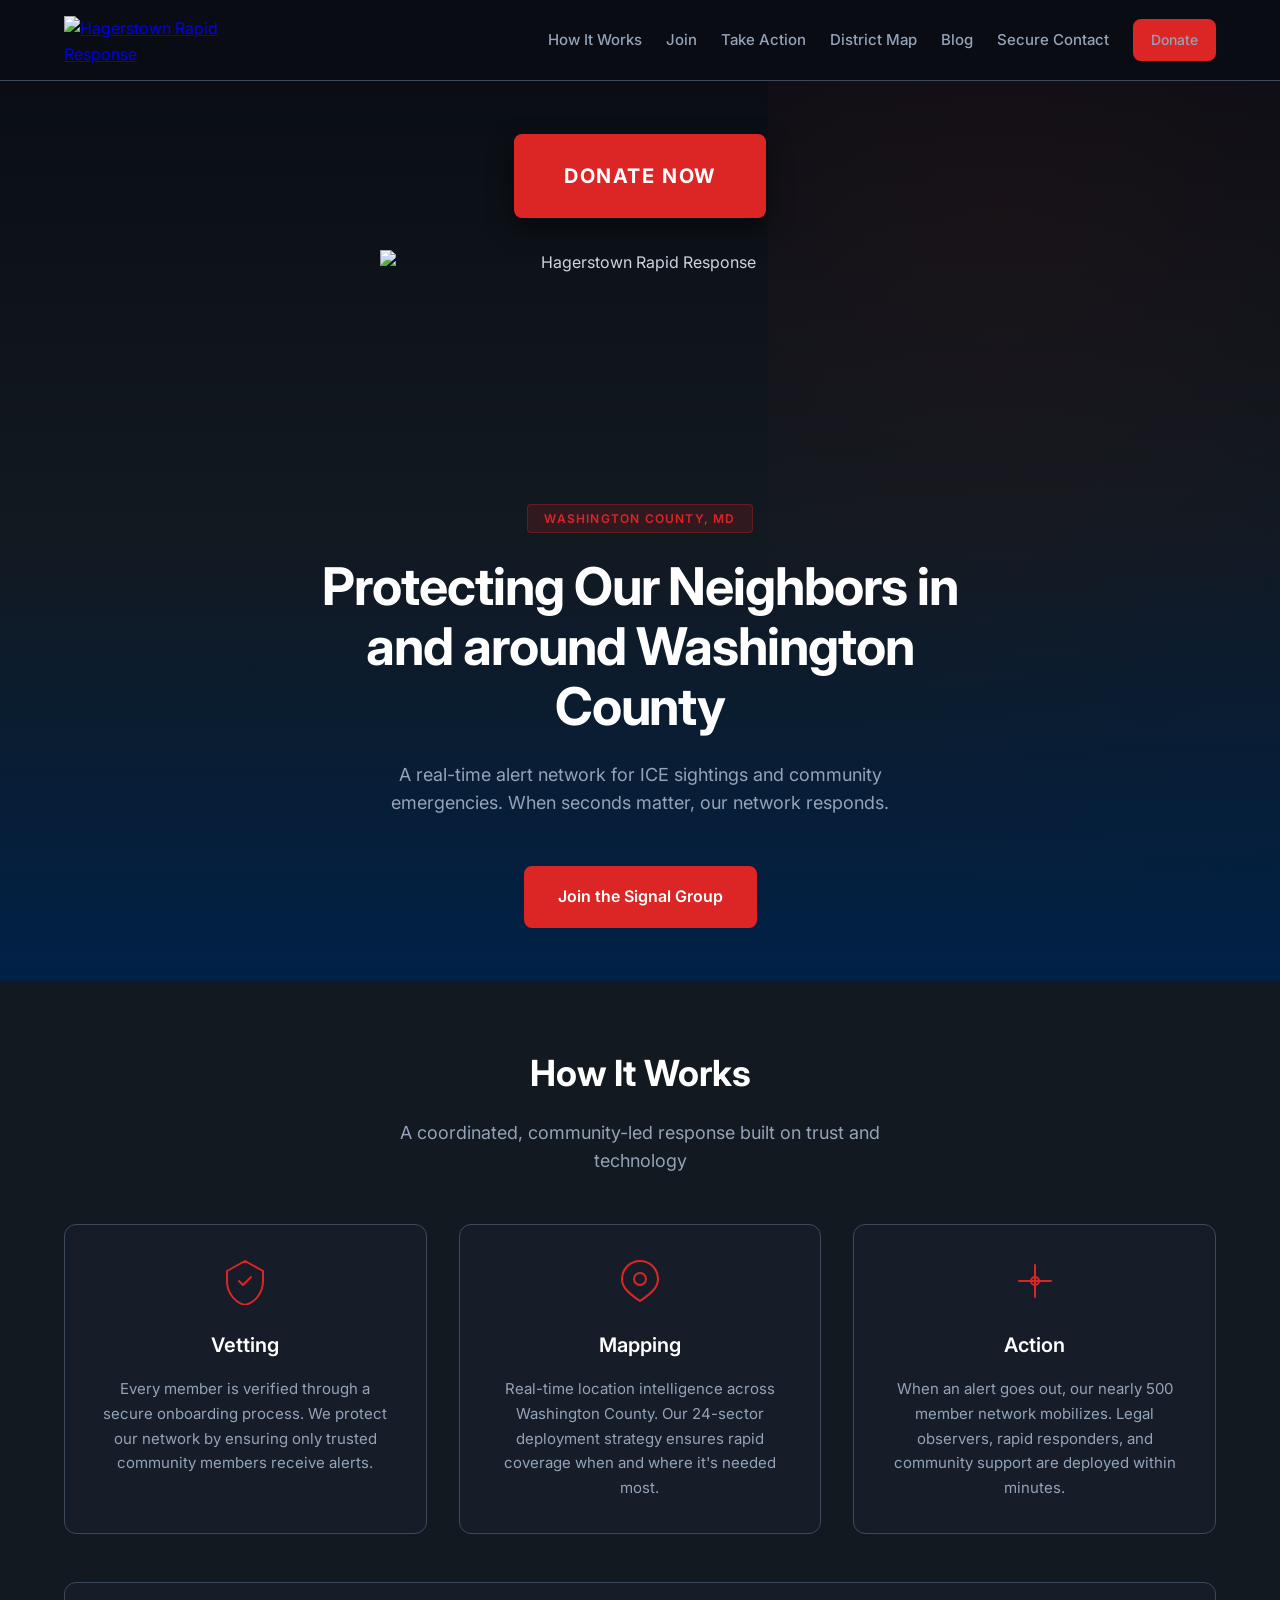
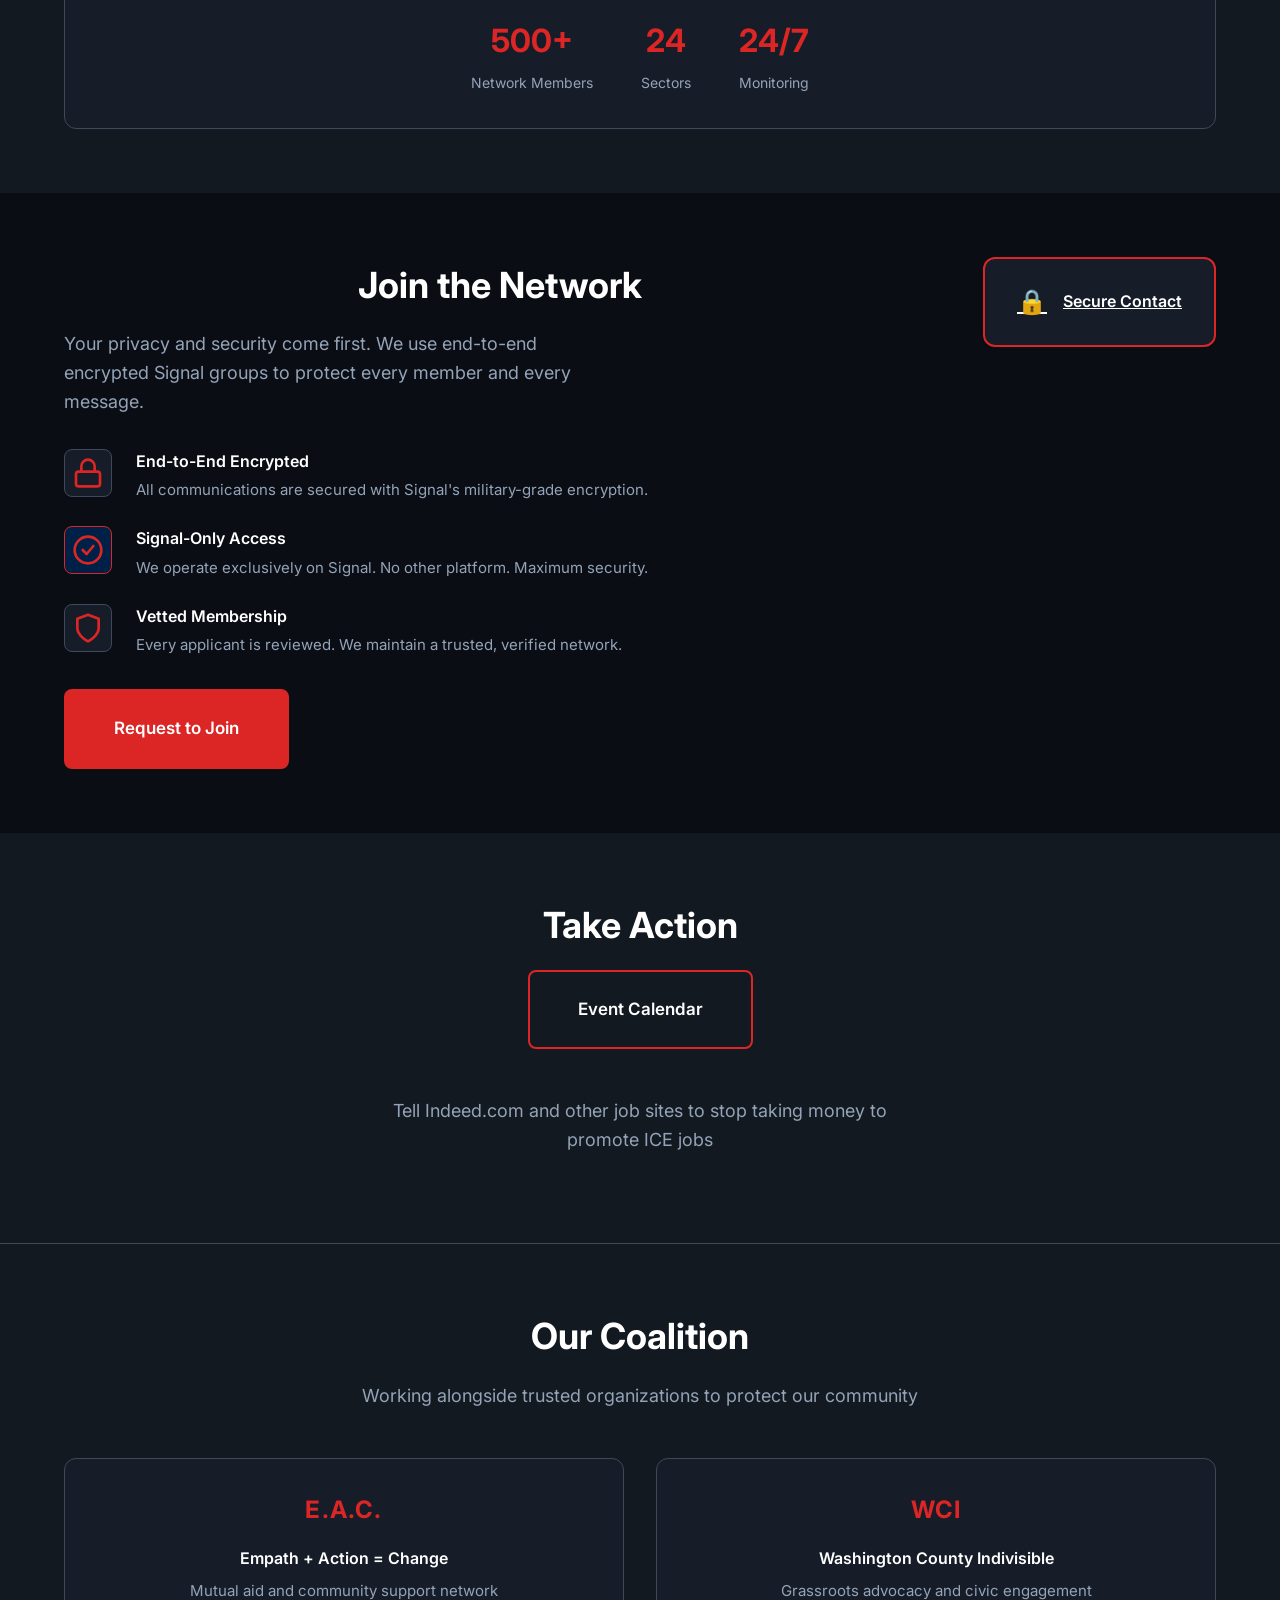
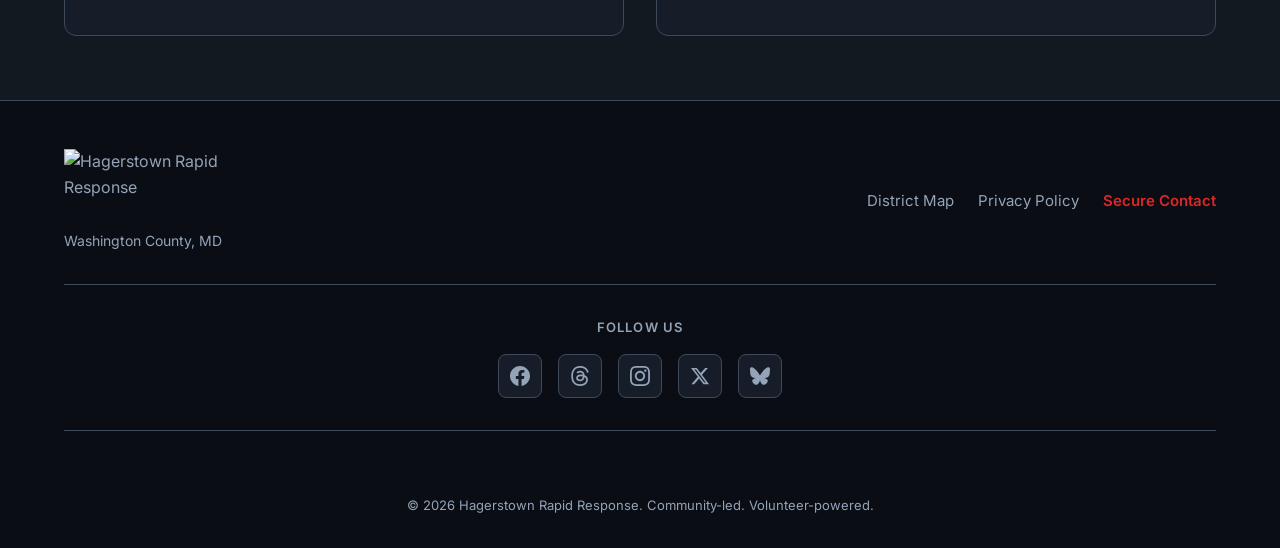
==== index.html @ cf3ef7f1 "socials" ====
<!DOCTYPE html>
<html lang="en">
<head>
  <script async src="https://www.googletagmanager.com/gtag/js?id=G-XMQ1NXX341"></script>
  <script>
    window.dataLayer = window.dataLayer || [];
    function gtag(){dataLayer.push(arguments);}
    gtag('js', new Date());
  
    gtag('config', 'G-XMQ1NXX341');
  </script>
  <meta charset="UTF-8">
  <meta name="viewport" content="width=device-width, initial-scale=1.0">
  <title>Hagerstown Rapid Response | Protecting Our Neighbors in Washington County</title>
  <link rel="preconnect" href="https://fonts.googleapis.com">
  <link rel="preconnect" href="https://fonts.gstatic.com" crossorigin>
  <link href="https://fonts.googleapis.com/css2?family=Inter:wght@400;500;600;700&display=swap" rel="stylesheet">
  <link rel="stylesheet" href="styles.css">
  <link href='https://actionnetwork.org/css/style-embed-v3.css' rel='stylesheet' type='text/css' />
</head>
<body>
  <!-- Header Nav -->
  <header class="header">
    <div class="header__inner container">
      <a href="#" class="header__logo">
        <img src="assets/logo-horizontal.png" alt="Hagerstown Rapid Response" width="200" height="48">
      </a>
      <nav class="header__nav">
        <a href="#mission">How It Works</a>
        <a href="#join">Join</a>
        <a href="#petition">Take Action</a>
        <a href="district-map.html">District Map</a>
        <a href="https://blog.hagerstownrapidresponse.com" target="_blank" rel="noopener noreferrer">Blog</a>
        <a href="#contact">Secure Contact</a>
        <a href="https://venmo.com/u/Patrick-Dattilio" target="_blank" rel="noopener noreferrer" class="btn btn--primary btn--sm">Donate</a>
      </nav>
    </div>
  </header>

  <!-- Hero Section -->
  <section class="hero">
    <div class="hero__content">
      <a href="https://venmo.com/u/Patrick-Dattilio" target="_blank" rel="noopener noreferrer" class="btn btn--primary btn--donate">Donate Now</a>
      <img src="assets/logo.png" alt="Hagerstown Rapid Response" class="hero__logo" width="520" height="222">
      <div class="hero__badge">Washington County, MD</div>
      <h1 class="hero__title">Protecting Our Neighbors in and around Washington County</h1>
      <p class="hero__subtitle">
        A real-time alert network for ICE sightings and community emergencies. 
        When seconds matter, our network responds.
      </p>
      <div class="hero__cta">
        <a href="https://signal.group/#CjQKIM281krHadlC7--aDT7RCi9Pqb0RgjFMxr1K44rxSJ5GEhDlZROuRST8oj2Vanfnftui" target="_blank" rel="noopener noreferrer" class="btn btn--primary">Join the Signal Group</a>
      </div>
    </div>
    <div class="hero__visual">
      <div class="hero__map-pattern" aria-hidden="true"></div>
    </div>
  </section>

  <!-- Mission / How It Works -->
  <section class="mission" id="mission">
    <div class="container">
      <h2 class="section-title">How It Works</h2>
      <p class="section-subtitle">A coordinated, community-led response built on trust and technology</p>
      <div class="mission__grid">
        <article class="mission-card">
          <div class="mission-card__icon">
            <svg width="48" height="48" viewBox="0 0 48 48" fill="none" xmlns="http://www.w3.org/2000/svg" aria-hidden="true">
              <path d="M24 4L6 14v10c0 11.18 7.34 21.56 18 24 10.66-2.44 18-12.82 18-24V14L24 4z" stroke="currentColor" stroke-width="2" stroke-linecap="round" stroke-linejoin="round"/>
              <path d="M18 24l4 4 8-8" stroke="currentColor" stroke-width="2" stroke-linecap="round" stroke-linejoin="round"/>
            </svg>
          </div>
          <h3 class="mission-card__title">Vetting</h3>
          <p class="mission-card__text">Every member is verified through a secure onboarding process. We protect our network by ensuring only trusted community members receive alerts.</p>
        </article>
        <article class="mission-card">
          <div class="mission-card__icon">
            <svg width="48" height="48" viewBox="0 0 48 48" fill="none" xmlns="http://www.w3.org/2000/svg" aria-hidden="true">
              <path d="M24 4C14 4 6 12 6 22c0 8 6 14 18 22 12-8 18-14 18-22 0-10-8-18-18-18z" stroke="currentColor" stroke-width="2" stroke-linecap="round" stroke-linejoin="round"/>
              <circle cx="24" cy="22" r="6" stroke="currentColor" stroke-width="2"/>
            </svg>
          </div>
          <h3 class="mission-card__title">Mapping</h3>
          <p class="mission-card__text">Real-time location intelligence across Washington County. Our 24-sector deployment strategy ensures rapid coverage when and where it's needed most.</p>
        </article>
        <article class="mission-card">
          <div class="mission-card__icon">
            <svg width="48" height="48" viewBox="0 0 48 48" fill="none" xmlns="http://www.w3.org/2000/svg" aria-hidden="true">
              <path d="M8 24h32M24 8v32" stroke="currentColor" stroke-width="2" stroke-linecap="round"/>
              <circle cx="24" cy="24" r="4" stroke="currentColor" stroke-width="2"/>
              <path d="M24 12v6M24 30v6M12 24h6M30 24h6" stroke="currentColor" stroke-width="2" stroke-linecap="round"/>
            </svg>
          </div>
          <h3 class="mission-card__title">Action</h3>
          <p class="mission-card__text">When an alert goes out, our nearly 500 member network mobilizes. Legal observers, rapid responders, and community support are deployed within minutes.</p>
        </article>
      </div>
      <div class="mission__stats">
        <div class="stat">
          <span class="stat__value">500+</span>
          <span class="stat__label">Network Members</span>
        </div>
        <div class="stat">
          <span class="stat__value">24</span>
          <span class="stat__label">Sectors</span>
        </div>
        <div class="stat">
          <span class="stat__value">24/7</span>
          <span class="stat__label">Monitoring</span>
        </div>
      </div>
    </div>
  </section>

  <!-- Join the Network -->
  <section class="join" id="join">
    <div class="container">
      <div class="join__content">
        <h2 class="section-title">Join the Network</h2>
        <p class="join__lead">Your privacy and security come first. We use end-to-end encrypted Signal groups to protect every member and every message.</p>
        <div class="join__features">
          <div class="join-feature">
            <div class="join-feature__icon">
              <svg width="32" height="32" viewBox="0 0 24 24" fill="none" xmlns="http://www.w3.org/2000/svg" aria-hidden="true">
                <rect x="3" y="11" width="18" height="11" rx="2" stroke="currentColor" stroke-width="2"/>
                <path d="M7 11V7a5 5 0 0110 0v4" stroke="currentColor" stroke-width="2" stroke-linecap="round"/>
              </svg>
            </div>
            <div>
              <h4>End-to-End Encrypted</h4>
              <p>All communications are secured with Signal's military-grade encryption.</p>
            </div>
          </div>
          <div class="join-feature">
            <div class="join-feature__icon join-feature__icon--signal">
              <svg width="32" height="32" viewBox="0 0 24 24" fill="none" xmlns="http://www.w3.org/2000/svg" aria-hidden="true">
                <path d="M12 2C6.48 2 2 6.48 2 12s4.48 10 10 10 10-4.48 10-10S17.52 2 12 2z" stroke="currentColor" stroke-width="2"/>
                <path d="M8 12l3 3 5-6" stroke="currentColor" stroke-width="2" stroke-linecap="round" stroke-linejoin="round"/>
              </svg>
            </div>
            <div>
              <h4>Signal-Only Access</h4>
              <p>We operate exclusively on Signal. No other platform. Maximum security.</p>
            </div>
          </div>
          <div class="join-feature">
            <div class="join-feature__icon">
              <svg width="32" height="32" viewBox="0 0 24 24" fill="none" xmlns="http://www.w3.org/2000/svg" aria-hidden="true">
                <path d="M12 22s8-4 8-10V5l-8-3-8 3v7c0 6 8 10 8 10z" stroke="currentColor" stroke-width="2" stroke-linecap="round" stroke-linejoin="round"/>
              </svg>
            </div>
            <div>
              <h4>Vetted Membership</h4>
              <p>Every applicant is reviewed. We maintain a trusted, verified network.</p>
            </div>
          </div>
        </div>
        <a href="https://signal.group/#CjQKIM281krHadlC7--aDT7RCi9Pqb0RgjFMxr1K44rxSJ5GEhDlZROuRST8oj2Vanfnftui" target="_blank" rel="noopener noreferrer" class="btn btn--primary btn--large">Request to Join</a>
      </div>
      <div class="join__visual">
        <a href="mailto:HagerstownRapidResponse@gmail.com" class="secure-badge" id="contact">
          <span class="secure-badge__lock" aria-hidden="true">&#128274;</span>
          <span>Secure Contact</span>
        </a>
      </div>
    </div>
  </section>

  <!-- Petition -->
  <section class="petition" id="petition">
    <div class="container">
      <h2 class="section-title">Take Action</h2>
      <div class="petition__actions">
        <a href="https://resources.eacwc.org/apps/calendar/p/CX2iNaW5wYPTS8WL/dayGridMonth/now" target="_blank" rel="noopener noreferrer" class="btn btn--secondary btn--large">Event Calendar</a>
      </div>
      <p class="section-subtitle">Tell Indeed.com and other job sites to stop taking money to promote ICE jobs</p>
      <script src='https://actionnetwork.org/widgets/v6/petition/tell-indeedcom-other-job-sites-to-stop-taking-money-to-promote-ice-jobs?format=js&source=widget'></script>
      <div id='can-petition-area-tell-indeedcom-other-job-sites-to-stop-taking-money-to-promote-ice-jobs' style='width: 100%'><!-- this div is the target for our HTML insertion --></div>
    </div>
  </section>

  <!-- Partnership / Coalition -->
  <section class="partners">
    <div class="container">
      <h2 class="section-title section-title--light">Our Coalition</h2>
      <p class="section-subtitle section-subtitle--light">Working alongside trusted organizations to protect our community</p>
      <div class="partners__grid">
        <a href="https://www.eacwc.org" target="_blank" rel="noopener noreferrer" class="partner-card partner-card--link">
          <div class="partner-card__logo">E.A.C.</div>
          <p class="partner-card__name">Empath + Action = Change</p>
          <p class="partner-card__desc">Mutual aid and community support network</p>
        </a>
        <a href="https://www.wcindivisible.com" target="_blank" rel="noopener noreferrer" class="partner-card partner-card--link">
          <div class="partner-card__logo">WCI</div>
          <p class="partner-card__name">Washington County Indivisible</p>
          <p class="partner-card__desc">Grassroots advocacy and civic engagement</p>
        </a>
      </div>
    </div>
  </section>

  <!-- Footer -->
  <footer class="footer">
    <div class="container">
      <div class="footer__main">
        <div class="footer__brand">
          <img src="assets/logo.png" alt="Hagerstown Rapid Response" class="footer__logo" width="180" height="77">
          <span>Washington County, MD</span>
        </div>
        <nav class="footer__nav">
          <a href="district-map.html">District Map</a>
          <a href="#privacy">Privacy Policy</a>
          <a href="#contact" class="footer__secure-btn">Secure Contact</a>
        </nav>
      </div>
      <div class="footer__social">
        <p class="footer__social-heading">Follow us</p>
        <ul class="footer__social-list" role="list">
          <li>
            <a href="https://www.facebook.com/HagerstownRapidResponse" target="_blank" rel="noopener noreferrer" class="footer__social-link" aria-label="Facebook">
              <svg class="footer__social-icon" viewBox="0 0 24 24" aria-hidden="true" focusable="false"><path fill="currentColor" d="M24 12.073c0-6.627-5.373-12-12-12s-12 5.373-12 12c0 5.99 4.388 10.954 10.125 11.854v-8.385H7.078v-3.47h3.047V9.43c0-3.007 1.792-4.669 4.533-4.669 1.312 0 2.686.235 2.686.235v2.953H15.83c-1.491 0-1.956.925-1.956 1.874v2.25h3.328l-.532 3.47h-2.796v8.385C19.612 23.027 24 18.062 24 12.073z"/></svg>
            </a>
          </li>
          <li>
            <a href="https://www.threads.net/@hagerstownrapidresponse" target="_blank" rel="noopener noreferrer" class="footer__social-link" aria-label="Threads">
              <svg class="footer__social-icon" viewBox="0 0 24 24" aria-hidden="true" focusable="false"><path fill="currentColor" d="M12.186 24h-.007c-3.581-.024-6.334-1.205-8.184-3.509C2.35 18.44 1.5 15.586 1.472 12.01v-.017c.03-3.579.879-6.43 2.525-8.482C5.845 1.205 8.6.024 12.18 0h.014c2.746.02 5.043.725 6.826 2.098 1.677 1.29 2.858 3.13 3.509 5.467l-2.04.569c-1.104-3.96-3.898-5.984-8.304-6.015-2.91.022-5.11.936-6.54 2.717C4.307 6.504 3.616 8.914 3.589 12c.027 3.086.718 5.496 2.057 7.164 1.43 1.783 3.631 2.698 6.54 2.717 2.623-.02 4.358-.631 5.8-2.045 1.647-1.613 1.618-3.593 1.09-4.798-.31-.71-.873-1.3-1.634-1.75-.192 1.352-.622 2.446-1.284 3.272-.886 1.102-2.14 1.704-3.73 1.79-1.202.065-2.361-.218-3.259-.801-1.063-.689-1.685-1.74-1.752-2.964-.065-1.19.408-2.285 1.33-3.082.88-.76 2.119-1.207 3.583-1.291a13.853 13.853 0 0 1 3.02.142c-.126-.742-.375-1.332-.75-1.757-.513-.586-1.308-.883-2.359-.89h-.029c-.844 0-1.992.232-2.721 1.32L7.734 7.847c.98-1.454 2.568-2.256 4.478-2.256h.044c3.194.02 5.097 1.975 5.287 5.388.108.046.216.094.321.142 1.49.7 2.58 1.761 3.154 3.07.797 1.82.871 4.79-1.548 7.158-1.85 1.81-4.094 2.628-7.277 2.65Zm1.003-11.69c-.242 0-.487.007-.739.021-1.836.103-2.98.946-2.916 2.143.067 1.256 1.452 1.839 2.784 1.767 1.224-.065 2.818-.543 3.086-3.71a10.5 10.5 0 0 0-2.215-.221z"/></svg>
            </a>
          </li>
          <li>
            <a href="https://www.instagram.com/hagerstownrapidresponse/" target="_blank" rel="noopener noreferrer" class="footer__social-link" aria-label="Instagram">
              <svg class="footer__social-icon" viewBox="0 0 24 24" aria-hidden="true" focusable="false"><path fill="currentColor" d="M12 2.163c3.204 0 3.584.012 4.85.07 3.252.148 4.771 1.691 4.919 4.919.058 1.265.069 1.645.069 4.849 0 3.205-.012 3.584-.069 4.849-.149 3.225-1.664 4.771-4.919 4.919-1.266.058-1.644.07-4.85.07-3.204 0-3.584-.012-4.849-.07-3.26-.149-4.771-1.699-4.919-4.92-.058-1.265-.07-1.644-.07-4.849 0-3.204.013-3.583.07-4.849.149-3.227 1.664-4.771 4.919-4.919 1.266-.057 1.645-.069 4.849-.069zm0-2.163c-3.259 0-3.667.014-4.947.072-4.358.2-6.78 2.618-6.98 6.98-.059 1.281-.073 1.689-.073 4.948 0 3.259.014 3.668.072 4.948.2 4.358 2.618 6.78 6.98 6.98 1.281.058 1.689.072 4.948.072 3.259 0 3.668-.014 4.948-.072 4.354-.2 6.782-2.618 6.979-6.98.059-1.28.073-1.689.073-4.948 0-3.259-.014-3.667-.072-4.947-.196-4.354-2.617-6.78-6.979-6.98-1.281-.059-1.69-.073-4.949-.073zm0 5.838c-3.403 0-6.162 2.759-6.162 6.162s2.759 6.163 6.162 6.163 6.162-2.759 6.162-6.163c0-3.403-2.759-6.162-6.162-6.162zm0 10.162c-2.209 0-4-1.79-4-4 0-2.209 1.791-4 4-4s4 1.791 4 4c0 2.21-1.791 4-4 4zm6.406-11.845c-.796 0-1.441.645-1.441 1.44s.645 1.44 1.441 1.44c.795 0 1.439-.645 1.439-1.44s-.644-1.44-1.439-1.44z"/></svg>
            </a>
          </li>
          <li>
            <a href="https://x.com/hagerstownrr" target="_blank" rel="noopener noreferrer" class="footer__social-link" aria-label="X (Twitter)">
              <svg class="footer__social-icon" viewBox="0 0 24 24" aria-hidden="true" focusable="false"><path fill="currentColor" d="M18.244 2.25h3.308l-7.227 8.26 8.502 11.24H16.17l-5.214-6.817L4.99 21.75H1.68l7.73-8.835L1.254 2.25H8.08l4.713 6.231zm-1.161 17.52h1.833L7.084 4.126H5.117z"/></svg>
            </a>
          </li>
          <li>
            <a href="https://bsky.app/profile/hagerstownrr.bsky.social" target="_blank" rel="noopener noreferrer" class="footer__social-link" aria-label="Bluesky">
              <svg class="footer__social-icon" viewBox="0 0 24 24" aria-hidden="true" focusable="false"><path fill="currentColor" d="M5.202 2.857C7.954 4.922 10.913 9.11 12 11.358c1.087-2.247 4.046-6.436 6.798-8.501C20.783 1.366 24 .213 24 3.883c0 .732-.42 6.156-.667 7.037-.856 3.061-3.978 3.842-6.755 3.37 4.854.826 6.089 3.562 3.422 6.299-5.065 5.196-7.28-1.304-7.847-2.97-.104-.305-.152-.448-.153-.327 0-.121-.05.022-.153.327-.568 1.666-2.782 8.166-7.847 2.97-2.667-2.737-1.432-5.473 3.422-6.3-2.777.473-5.899-.308-6.755-3.369C.42 10.04 0 4.615 0 3.883c0-3.67 3.217-2.517 5.202-1.026"/></svg>
            </a>
          </li>
        </ul>
      </div>
      <div class="footer__bottom" id="privacy">
        <p>&copy; 2026 Hagerstown Rapid Response. Community-led. Volunteer-powered.</p>
      </div>
    </div>
  </footer>

  <script src="script.js"></script>
</body>
</html>
---- styles.css ----
/* ============================================
   Hagerstown Rapid Response - Dark Activist Aesthetic
   Colors: Near-black, Navy #002147, Red #DC2626
   Typography: Inter (sans-serif)
   Mobile-first, responsive
   ============================================ */

:root {
  --color-navy: #002147;
  --color-navy-light: #003366;
  --color-navy-muted: #1a3a5c;
  --color-dark: #0a0e14;
  --color-dark-elevated: #121920;
  --color-dark-card: #161d28;
  --color-amber: #DC2626;
  --color-amber-light: #EF4444;
  --color-amber-muted: #B91C1C;
  --color-white: #ffffff;
  --color-gray-50: #1e2836;
  --color-gray-100: #2a3544;
  --color-gray-200: #3d4a5c;
  --color-gray-400: #94a3b8;
  --color-gray-600: #cbd5e1;
  --color-success: #22c55e;
  --font-sans: 'Inter', -apple-system, BlinkMacSystemFont, 'Segoe UI', Roboto, sans-serif;
  --space-xs: 0.25rem;
  --space-sm: 0.5rem;
  --space-md: 1rem;
  --space-lg: 1.5rem;
  --space-xl: 2rem;
  --space-2xl: 3rem;
  --space-3xl: 4rem;
  --radius-sm: 4px;
  --radius-md: 8px;
  --radius-lg: 12px;
  --radius-xl: 16px;
  --shadow-sm: 0 1px 2px rgba(0, 0, 0, 0.3);
  --shadow-md: 0 4px 12px rgba(0, 0, 0, 0.4);
  --shadow-lg: 0 10px 24px rgba(0, 0, 0, 0.5);
  --transition: 0.2s ease;
}

*,
*::before,
*::after {
  box-sizing: border-box;
}

html {
  scroll-behavior: smooth;
}

body {
  margin: 0;
  font-family: var(--font-sans);
  font-size: 16px;
  line-height: 1.6;
  color: var(--color-gray-600);
  background-color: var(--color-dark);
  -webkit-font-smoothing: antialiased;
  -moz-osx-font-smoothing: grayscale;
}

/* Container */
.container {
  width: 100%;
  max-width: 1200px;
  margin: 0 auto;
  padding: 0 var(--space-lg);
}

/* ============================================
   Header Nav
   ============================================ */

.header {
  position: sticky;
  top: 0;
  z-index: 100;
  background: rgba(10, 14, 20, 0.95);
  backdrop-filter: blur(8px);
  border-bottom: 1px solid var(--color-gray-200);
}

.header__inner {
  display: flex;
  align-items: center;
  justify-content: space-between;
  padding: var(--space-md) var(--space-lg);
  gap: var(--space-xl);
}

.header__logo {
  flex-shrink: 0;
}

.header__logo img {
  display: block;
  height: 40px;
  width: auto;
}

@media (min-width: 640px) {
  .header__logo img {
    height: 48px;
  }
}

.header__nav {
  display: flex;
  flex-wrap: wrap;
  align-items: center;
  gap: var(--space-sm) var(--space-lg);
  justify-content: flex-end;
}

.header__nav a {
  color: var(--color-gray-400);
  text-decoration: none;
  font-size: 0.9375rem;
  font-weight: 500;
  transition: color var(--transition);
}

.header__nav a:not(.btn):hover {
  color: var(--color-amber);
}

.header__nav .btn--sm {
  padding: var(--space-sm) var(--space-md);
  font-size: 0.875rem;
}

/* ============================================
   Hero Section
   ============================================ */

.hero {
  position: relative;
  min-height: 100vh;
  min-height: 100dvh;
  display: flex;
  align-items: center;
  justify-content: center;
  padding: var(--space-2xl) var(--space-lg);
  background: linear-gradient(180deg, var(--color-dark) 0%, var(--color-dark-elevated) 50%, var(--color-navy) 100%);
  overflow: hidden;
}

.hero__content {
  position: relative;
  z-index: 2;
  max-width: 640px;
  text-align: center;
  margin: 0 auto;
}

.hero__logo {
  max-width: 420px;
  height: auto;
  margin: 0 auto var(--space-xl);
  display: block;
}

@media (min-width: 480px) {
  .hero__logo {
    max-width: 520px;
  }
}

@media (min-width: 768px) {
  .hero__logo {
    max-width: 640px;
  }
}

.hero__badge {
  display: inline-block;
  font-size: 0.75rem;
  font-weight: 600;
  text-transform: uppercase;
  letter-spacing: 0.1em;
  color: var(--color-amber);
  background: rgba(220, 38, 38, 0.15);
  padding: var(--space-xs) var(--space-md);
  border-radius: var(--radius-sm);
  margin-bottom: var(--space-lg);
  border: 1px solid rgba(220, 38, 38, 0.3);
}

.hero__title {
  font-size: clamp(2rem, 5vw, 3.25rem);
  font-weight: 700;
  line-height: 1.15;
  color: var(--color-white);
  margin: 0 0 var(--space-lg);
  letter-spacing: -0.02em;
}

.hero__subtitle {
  font-size: 1.125rem;
  color: var(--color-gray-400);
  margin: 0 auto var(--space-2xl);
  max-width: 540px;
}

.hero__cta {
  display: flex;
  flex-direction: column;
  gap: var(--space-md);
  justify-content: center;
  align-items: center;
}

@media (min-width: 480px) {
  .hero__cta {
    flex-direction: row;
    flex-wrap: wrap;
  }
}

.hero__visual {
  position: absolute;
  top: 0;
  right: 0;
  bottom: 0;
  left: 0;
  z-index: 1;
  pointer-events: none;
}

.hero__map-pattern {
  position: absolute;
  top: -10%;
  right: -20%;
  width: 60%;
  height: 120%;
  background: 
    radial-gradient(circle at 30% 20%, rgba(220, 38, 38, 0.06) 0%, transparent 50%),
    radial-gradient(circle at 70% 80%, rgba(0, 33, 71, 0.15) 0%, transparent 50%);
}

/* Buttons */
.btn {
  display: inline-flex;
  align-items: center;
  justify-content: center;
  font-family: var(--font-sans);
  font-size: 1rem;
  font-weight: 600;
  padding: var(--space-md) var(--space-xl);
  border-radius: var(--radius-md);
  text-decoration: none;
  transition: all var(--transition);
  cursor: pointer;
  border: 2px solid transparent;
}

.btn--primary {
  background: var(--color-amber);
  color: var(--color-white);
  border-color: var(--color-amber);
}

.btn--primary:hover {
  background: var(--color-amber-muted);
  border-color: var(--color-amber-muted);
  color: var(--color-white);
  transform: translateY(-1px);
}

.btn--secondary {
  background: transparent;
  color: var(--color-white);
  border-color: var(--color-amber);
}

.btn--secondary:hover {
  background: rgba(220, 38, 38, 0.15);
  border-color: var(--color-amber);
  color: var(--color-amber-light);
  transform: translateY(-1px);
}

.btn--large {
  padding: var(--space-lg) var(--space-2xl);
  font-size: 1.0625rem;
}

.btn--donate {
  display: inline-block;
  padding: var(--space-lg) var(--space-2xl);
  font-size: 1.25rem;
  font-weight: 700;
  text-transform: uppercase;
  letter-spacing: 0.08em;
  margin-bottom: var(--space-xl);
  box-shadow: var(--shadow-lg);
}

.btn--donate:hover {
  transform: translateY(-2px);
  box-shadow: 0 12px 28px rgba(220, 38, 38, 0.35);
}

/* ============================================
   Mission / How It Works
   ============================================ */

.mission {
  padding: var(--space-3xl) 0;
  background: var(--color-dark-elevated);
}

.section-title {
  font-size: clamp(1.75rem, 4vw, 2.25rem);
  font-weight: 700;
  color: var(--color-white);
  margin: 0 0 var(--space-md);
  text-align: center;
}

.section-subtitle {
  font-size: 1.125rem;
  color: var(--color-gray-400);
  text-align: center;
  margin: 0 auto var(--space-2xl);
  max-width: 560px;
}

.mission__grid {
  display: grid;
  gap: var(--space-xl);
  margin-bottom: var(--space-2xl);
}

@media (min-width: 768px) {
  .mission__grid {
    grid-template-columns: repeat(3, 1fr);
  }
}

.mission-card {
  padding: var(--space-xl);
  background: var(--color-dark-card);
  border-radius: var(--radius-lg);
  border: 1px solid var(--color-gray-200);
  transition: all var(--transition);
  text-align: center;
}

.mission-card:hover {
  border-color: var(--color-amber);
  box-shadow: var(--shadow-md);
}

.mission-card__icon {
  color: var(--color-amber);
  margin: 0 auto var(--space-lg);
  display: flex;
  justify-content: center;
}

.mission-card__title {
  font-size: 1.25rem;
  font-weight: 600;
  color: var(--color-white);
  margin: 0 0 var(--space-md);
}

.mission-card__text {
  font-size: 0.9375rem;
  color: var(--color-gray-400);
  margin: 0;
  line-height: 1.65;
}

.mission__stats {
  display: flex;
  flex-wrap: wrap;
  justify-content: center;
  gap: var(--space-2xl);
  padding: var(--space-xl);
  background: var(--color-dark-card);
  border-radius: var(--radius-lg);
  color: var(--color-white);
  border: 1px solid var(--color-gray-200);
}

.stat {
  text-align: center;
}

.stat__value {
  display: block;
  font-size: 2rem;
  font-weight: 700;
  color: var(--color-amber);
  margin-bottom: var(--space-xs);
}

.stat__label {
  font-size: 0.875rem;
  color: var(--color-gray-400);
}

/* ============================================
   Join the Network
   ============================================ */

.join {
  padding: var(--space-3xl) 0;
  background: var(--color-dark);
}

.join .container {
  display: grid;
  gap: var(--space-2xl);
}

.join__content {
  text-align: center;
}

@media (min-width: 768px) {
  .join .container {
    grid-template-columns: 1fr auto;
    align-items: start;
  }
  .join__content {
    text-align: left;
  }
}

.join__lead {
  font-size: 1.125rem;
  color: var(--color-gray-400);
  margin: 0 auto var(--space-xl);
  max-width: 560px;
}

@media (min-width: 768px) {
  .join__lead {
    margin-left: 0;
    margin-right: 0;
  }
}

.join__features {
  display: flex;
  flex-direction: column;
  gap: var(--space-lg);
  margin-bottom: var(--space-xl);
}

.join-feature {
  display: flex;
  gap: var(--space-lg);
  align-items: flex-start;
}

.join-feature__icon {
  flex-shrink: 0;
  width: 48px;
  height: 48px;
  display: flex;
  align-items: center;
  justify-content: center;
  background: var(--color-dark-card);
  border-radius: var(--radius-md);
  color: var(--color-amber);
  border: 1px solid var(--color-gray-200);
}

.join-feature__icon--signal {
  background: var(--color-navy);
  color: var(--color-amber);
  border-color: var(--color-amber);
}

.join-feature h4 {
  font-size: 1rem;
  font-weight: 600;
  color: var(--color-white);
  margin: 0 0 var(--space-xs);
}

.join-feature p {
  font-size: 0.9375rem;
  color: var(--color-gray-400);
  margin: 0;
}

.join__content .btn {
  margin: 0 auto;
}

@media (min-width: 768px) {
  .join__content .btn {
    margin-left: 0;
  }
}

.join__visual {
  display: flex;
  justify-content: center;
  align-items: center;
}

.secure-badge {
  display: flex;
  align-items: center;
  gap: var(--space-md);
  padding: var(--space-lg) var(--space-xl);
  background: var(--color-dark-card);
  border: 2px solid var(--color-amber);
  border-radius: var(--radius-lg);
  font-weight: 600;
  color: var(--color-white);
  box-shadow: var(--shadow-sm);
}

.secure-badge__lock {
  font-size: 1.5rem;
}

/* ============================================
   Petition
   ============================================ */

.petition {
  padding: var(--space-3xl) 0;
  background: var(--color-dark-elevated);
}

.petition .section-subtitle {
  margin-bottom: var(--space-lg);
}

.petition__actions {
  display: flex;
  justify-content: center;
  margin-bottom: var(--space-2xl);
}

/* ============================================
   Partners / Coalition
   ============================================ */

.partners {
  padding: var(--space-3xl) 0;
  background: var(--color-dark-elevated);
  color: var(--color-white);
  border-top: 1px solid var(--color-gray-200);
}

.section-title--light {
  color: var(--color-white);
}

.section-subtitle--light {
  color: var(--color-gray-400);
}

.partners__grid {
  display: grid;
  gap: var(--space-xl);
  margin-top: var(--space-2xl);
}

@media (min-width: 640px) {
  .partners__grid {
    grid-template-columns: repeat(2, 1fr);
  }
}

.partner-card {
  padding: var(--space-xl);
  background: var(--color-dark-card);
  border: 1px solid var(--color-gray-200);
  border-radius: var(--radius-lg);
  text-align: center;
}

.partner-card--link {
  display: block;
  text-decoration: none;
  color: inherit;
  transition: all var(--transition);
}

.partner-card--link:hover {
  border-color: var(--color-amber);
}

.partner-card__logo {
  font-size: 1.5rem;
  font-weight: 700;
  color: var(--color-amber);
  margin-bottom: var(--space-md);
  letter-spacing: 0.05em;
}

.partner-card__logo--aclu {
  font-size: 1.25rem;
}

.partner-card__name {
  font-weight: 600;
  color: var(--color-white);
  margin: 0 0 var(--space-sm);
}

.partner-card__desc {
  font-size: 0.9375rem;
  color: var(--color-gray-400);
  margin: 0;
}

/* ============================================
   Footer
   ============================================ */

.footer {
  padding: var(--space-2xl) 0 var(--space-xl);
  background: var(--color-dark);
  color: var(--color-gray-400);
  border-top: 1px solid var(--color-gray-200);
}

.footer__main {
  display: flex;
  flex-direction: column;
  gap: var(--space-xl);
  padding-bottom: var(--space-xl);
  border-bottom: 1px solid var(--color-gray-200);
  margin-bottom: var(--space-xl);
  text-align: center;
}

@media (min-width: 640px) {
  .footer__main {
    flex-direction: row;
    justify-content: space-between;
    align-items: center;
    text-align: left;
  }
}

.footer__brand {
  display: flex;
  flex-direction: column;
  gap: var(--space-xs);
  align-items: center;
}

@media (min-width: 640px) {
  .footer__brand {
    align-items: flex-start;
  }
}

.footer__logo {
  max-width: 160px;
  height: auto;
  margin-bottom: var(--space-sm);
}

.footer__brand span {
  font-size: 0.875rem;
}

.footer__nav {
  display: flex;
  flex-wrap: wrap;
  gap: var(--space-lg);
  justify-content: center;
}

@media (min-width: 640px) {
  .footer__nav {
    justify-content: flex-end;
  }
}

.footer__nav a {
  color: var(--color-gray-400);
  text-decoration: none;
  font-size: 0.9375rem;
  transition: color var(--transition);
}

.footer__nav a:hover {
  color: var(--color-amber);
}

.footer__secure-btn {
  color: var(--color-amber) !important;
  font-weight: 600;
}

.footer__social {
  text-align: center;
  padding-bottom: var(--space-xl);
  border-bottom: 1px solid var(--color-gray-200);
  margin-bottom: var(--space-xl);
}

.footer__social-heading {
  font-size: 0.8125rem;
  font-weight: 600;
  text-transform: uppercase;
  letter-spacing: 0.08em;
  color: var(--color-gray-400);
  margin: 0 0 var(--space-md);
}

.footer__social-list {
  display: flex;
  flex-wrap: wrap;
  justify-content: center;
  align-items: center;
  gap: var(--space-md);
  list-style: none;
  margin: 0;
  padding: 0;
}

.footer__social-link {
  display: flex;
  align-items: center;
  justify-content: center;
  width: 2.75rem;
  height: 2.75rem;
  border-radius: var(--radius-md);
  color: var(--color-gray-400);
  background: var(--color-dark-card);
  border: 1px solid var(--color-gray-200);
  transition: color var(--transition), border-color var(--transition), background var(--transition);
}

.footer__social-link:hover {
  color: var(--color-amber);
  border-color: var(--color-amber);
  background: rgba(220, 38, 38, 0.08);
}

.footer__social-icon {
  width: 1.25rem;
  height: 1.25rem;
}

.footer__resources {
  text-align: center;
}

@media (min-width: 640px) {
  .footer__resources {
    text-align: left;
  }
}

.footer__resources h4 {
  font-size: 0.9375rem;
  font-weight: 600;
  color: var(--color-white);
  margin: 0 0 var(--space-md);
}

.footer__resources p {
  font-size: 0.875rem;
  margin: 0;
  line-height: 1.6;
}

.footer__resources a {
  color: var(--color-amber);
  text-decoration: underline;
  text-underline-offset: 2px;
}

.footer__resources a:hover {
  color: var(--color-amber-light);
}

.footer__bottom {
  margin-top: var(--space-xl);
  padding-top: var(--space-xl);
  border-top: 1px solid var(--color-gray-200);
  text-align: center;
}

.footer__bottom p {
  font-size: 0.8125rem;
  margin: 0;
  color: var(--color-gray-400);
}

.footer__social + .footer__bottom {
  margin-top: 0;
  border-top: none;
}

/* ============================================
   District Map Page
   ============================================ */

.map-page {
  min-height: calc(100vh - 80px);
  padding: var(--space-2xl) 0 var(--space-3xl);
  background: var(--color-dark-elevated);
}

.map-page__title {
  font-size: clamp(1.75rem, 4vw, 2.25rem);
  font-weight: 700;
  color: var(--color-white);
  margin: 0 0 var(--space-sm);
}

.map-page__subtitle {
  font-size: 1.125rem;
  color: var(--color-gray-400);
  margin: 0 0 var(--space-2xl);
}

.map-page__embed {
  position: relative;
  width: 100%;
  max-width: 100%;
  border-radius: var(--radius-lg);
  overflow: hidden;
  border: 1px solid var(--color-gray-200);
  background: var(--color-dark-card);
}

/* Responsive 16:9 aspect ratio for iframe */
.map-page__embed iframe {
  display: block;
  width: 100%;
  height: auto;
  aspect-ratio: 4 / 3;
  min-height: 300px;
  border: none;
}

.footer--minimal .footer__bottom {
  margin-top: 0;
  padding-top: var(--space-xl);
}
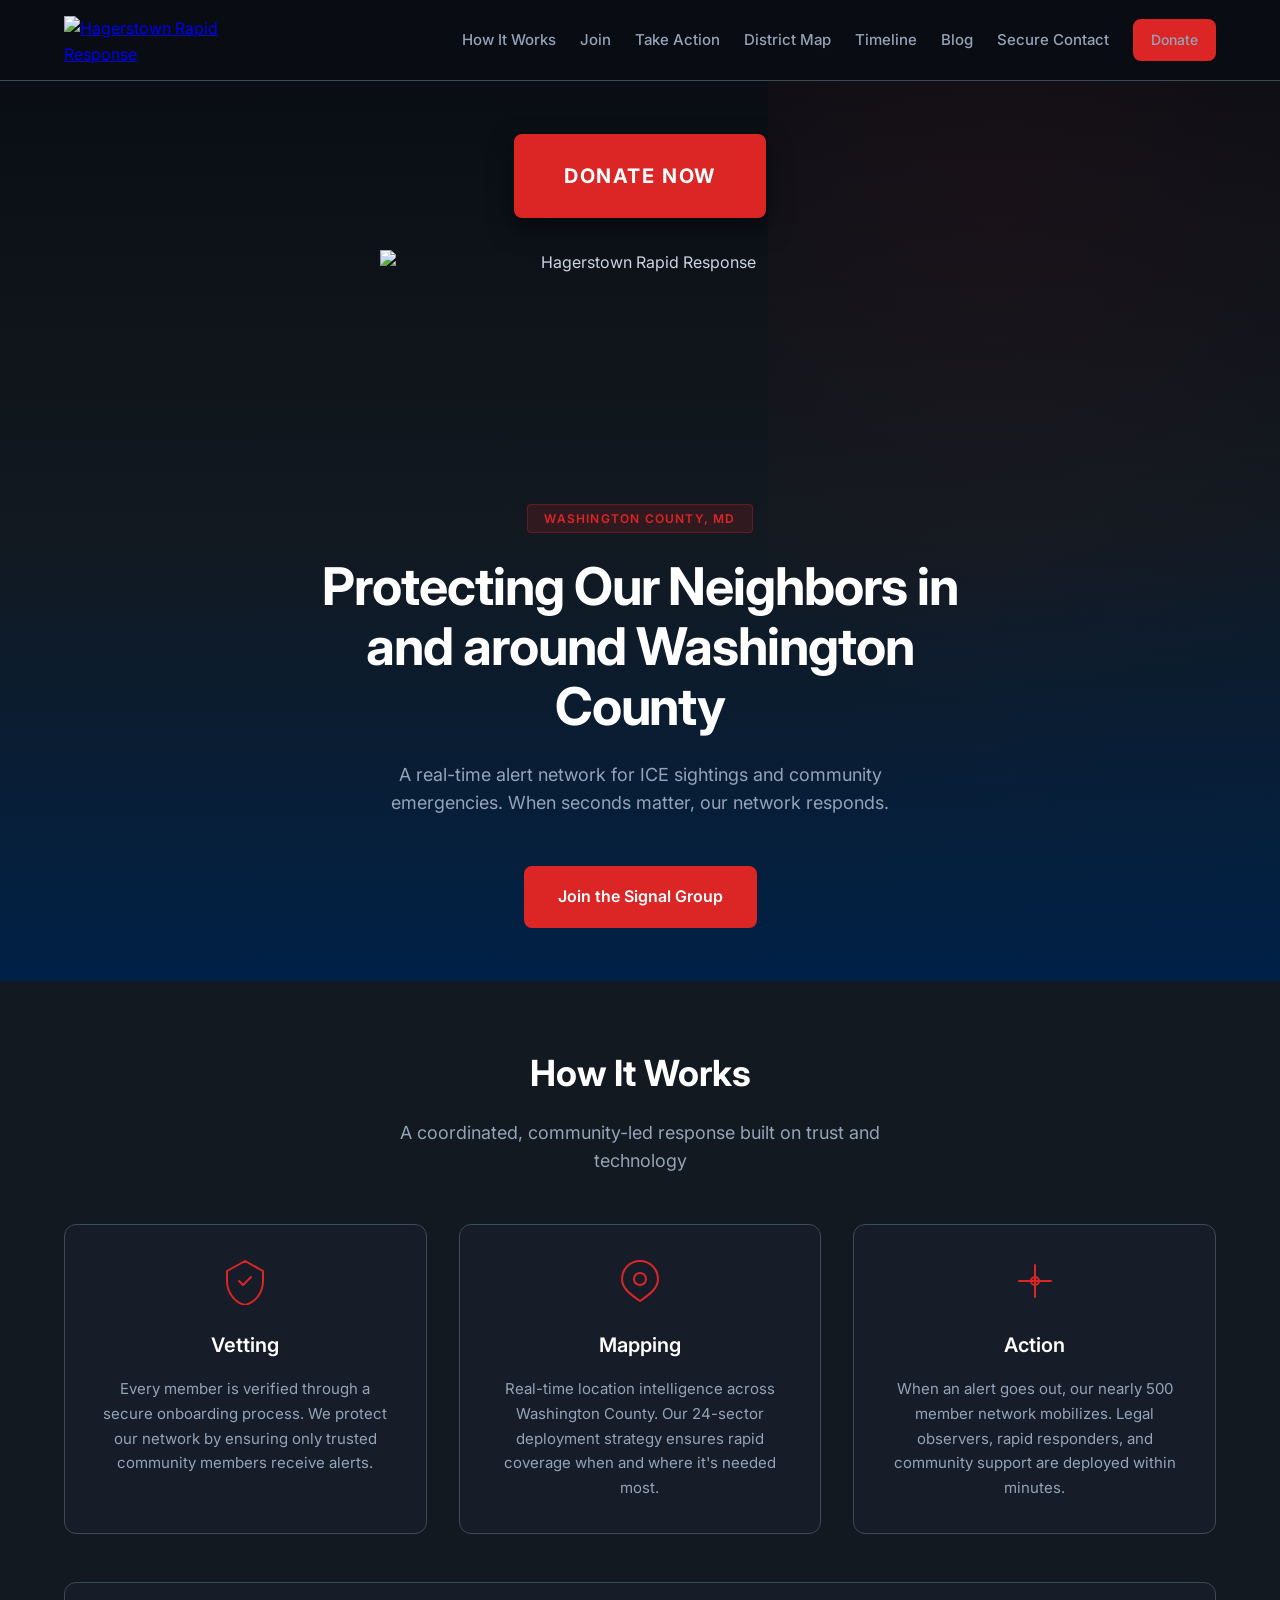
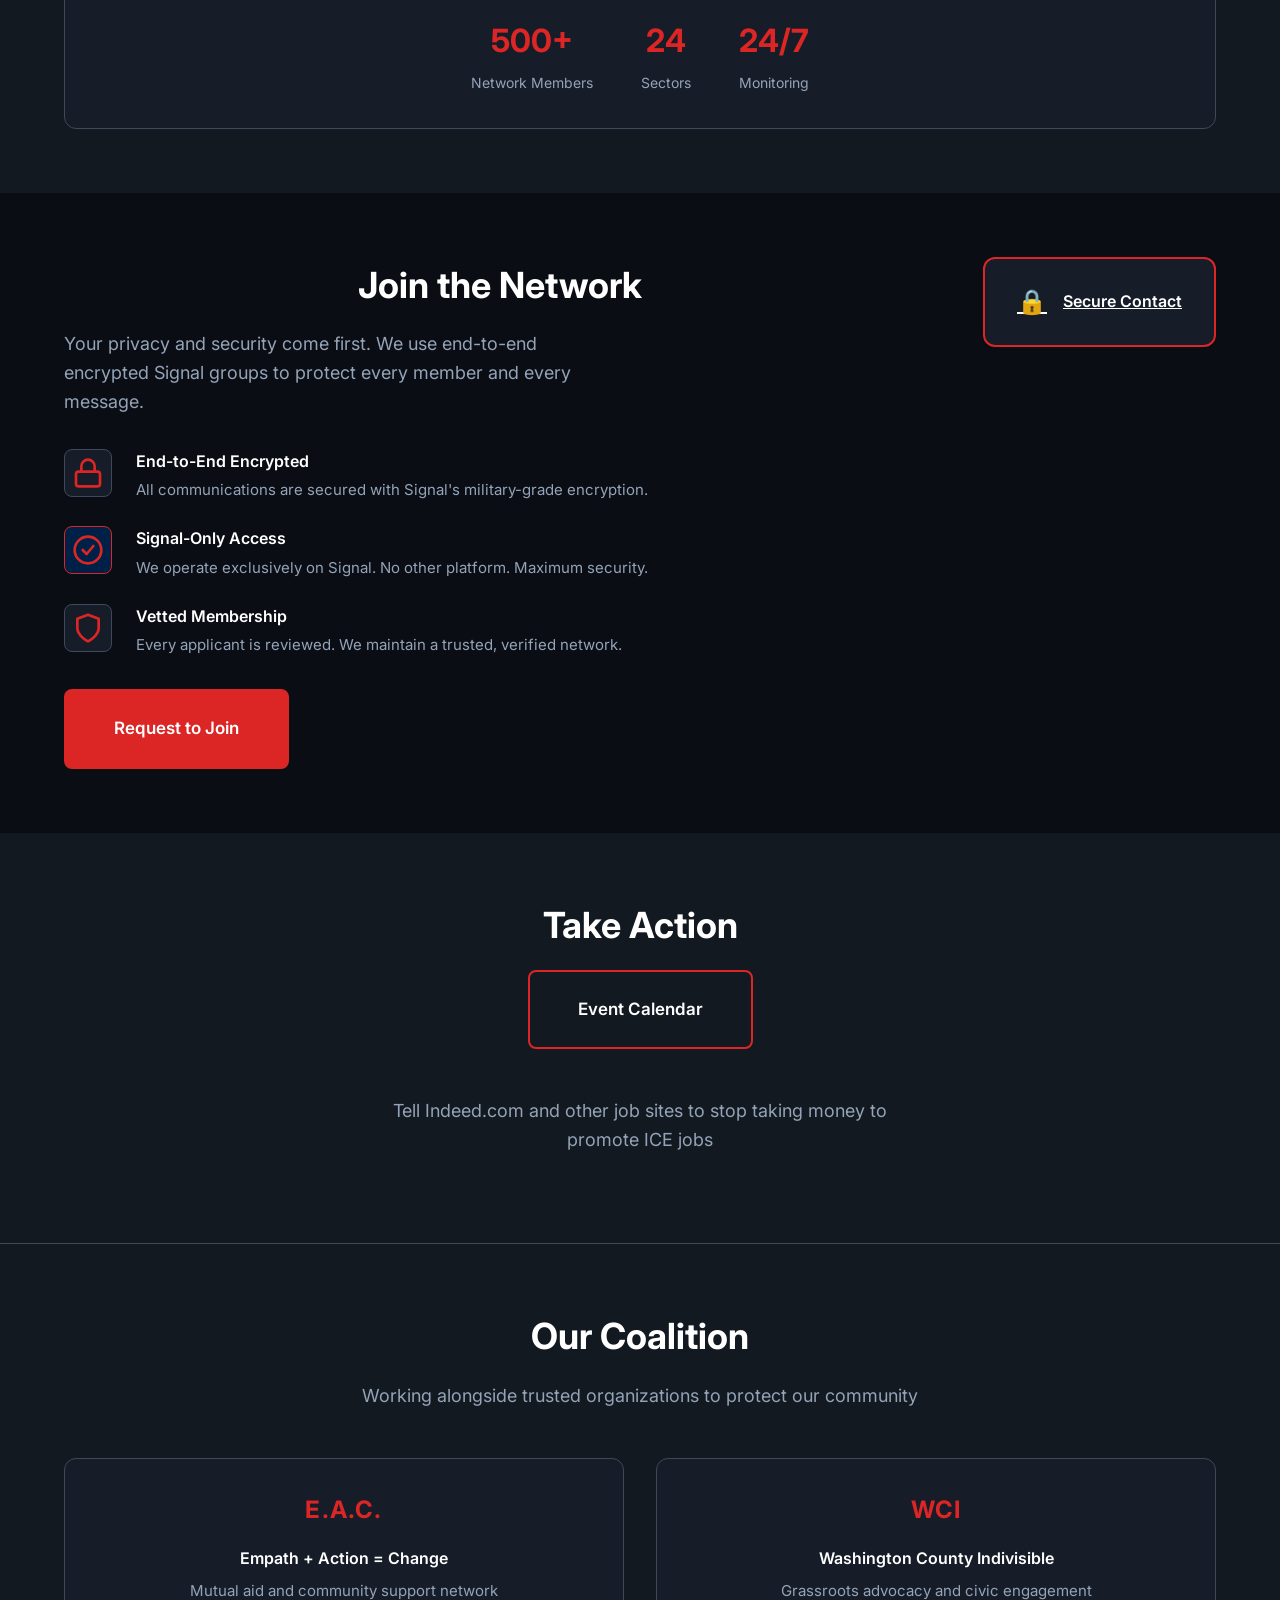
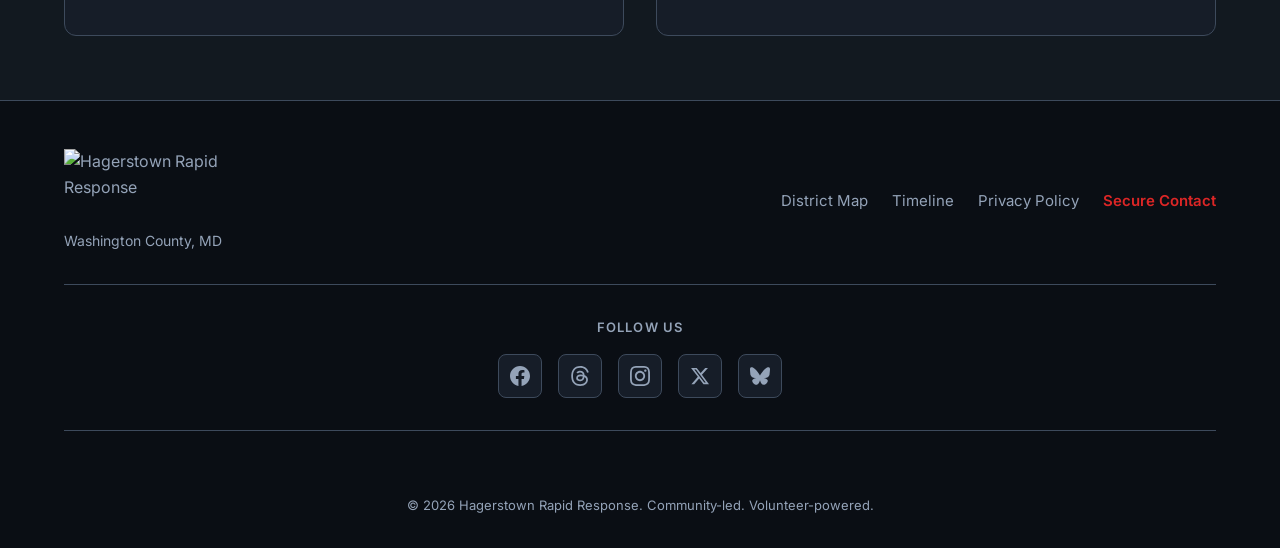
==== commit 5a1ab07a: "update donation" ====
--- a/index.html
+++ b/index.html
@@ -30,9 +30,10 @@
         <a href="#join">Join</a>
         <a href="#petition">Take Action</a>
         <a href="district-map.html">District Map</a>
+        <a href="timeline.html">Timeline</a>
         <a href="https://blog.hagerstownrapidresponse.com" target="_blank" rel="noopener noreferrer">Blog</a>
         <a href="#contact">Secure Contact</a>
-        <a href="https://venmo.com/u/Patrick-Dattilio" target="_blank" rel="noopener noreferrer" class="btn btn--primary btn--sm">Donate</a>
+        <a href="https://secure.actblue.com/donate/indivisiblehrr1447415764" target="_blank" rel="noopener noreferrer" class="btn btn--primary btn--sm">Donate</a>
       </nav>
     </div>
   </header>
@@ -40,7 +41,7 @@
   <!-- Hero Section -->
   <section class="hero">
     <div class="hero__content">
-      <a href="https://venmo.com/u/Patrick-Dattilio" target="_blank" rel="noopener noreferrer" class="btn btn--primary btn--donate">Donate Now</a>
+      <a href="https://secure.actblue.com/donate/indivisiblehrr1447415764" target="_blank" rel="noopener noreferrer" class="btn btn--primary btn--donate">Donate Now</a>
       <img src="assets/logo.png" alt="Hagerstown Rapid Response" class="hero__logo" width="520" height="222">
       <div class="hero__badge">Washington County, MD</div>
       <h1 class="hero__title">Protecting Our Neighbors in and around Washington County</h1>
@@ -209,6 +210,7 @@
         </div>
         <nav class="footer__nav">
           <a href="district-map.html">District Map</a>
+          <a href="timeline.html">Timeline</a>
           <a href="#privacy">Privacy Policy</a>
           <a href="#contact" class="footer__secure-btn">Secure Contact</a>
         </nav>
--- a/styles.css
+++ b/styles.css
@@ -848,3 +848,279 @@
   margin-top: 0;
   padding-top: var(--space-xl);
 }
+
+/* ============================================
+   Timeline Page
+   ============================================ */
+
+.timeline-page {
+  min-height: calc(100vh - 80px);
+  padding: var(--space-2xl) 0 var(--space-3xl);
+  background: var(--color-dark-elevated);
+}
+
+.timeline-page__intro {
+  text-align: center;
+  max-width: 640px;
+  margin: 0 auto var(--space-3xl);
+}
+
+.timeline-page__title {
+  font-size: clamp(1.75rem, 4vw, 2.25rem);
+  font-weight: 700;
+  color: var(--color-white);
+  margin: 0 0 var(--space-sm);
+}
+
+.timeline-page__subtitle {
+  font-size: 1.125rem;
+  color: var(--color-gray-400);
+  margin: 0;
+  line-height: 1.65;
+}
+
+.timeline {
+  position: relative;
+  list-style: none;
+  margin: 0 auto;
+  padding: 0;
+  max-width: 720px;
+}
+
+.timeline::before {
+  content: '';
+  position: absolute;
+  left: 1.125rem;
+  top: 0.35rem;
+  bottom: 0.35rem;
+  width: 2px;
+  background: linear-gradient(
+    180deg,
+    var(--color-amber) 0%,
+    var(--color-gray-200) 35%,
+    var(--color-gray-200) 100%
+  );
+  border-radius: 1px;
+}
+
+.timeline__item {
+  position: relative;
+  padding-left: 3.5rem;
+  padding-bottom: var(--space-2xl);
+  opacity: 0;
+  transform: translateY(1.75rem);
+  transition:
+    opacity 0.6s cubic-bezier(0.22, 1, 0.36, 1),
+    transform 0.6s cubic-bezier(0.22, 1, 0.36, 1);
+}
+
+.timeline__item:last-child {
+  padding-bottom: 0;
+}
+
+.timeline__item--visible {
+  opacity: 1;
+  transform: translateY(0);
+}
+
+.timeline__marker {
+  position: absolute;
+  left: 0.5rem;
+  top: 0.35rem;
+  width: 14px;
+  height: 14px;
+  margin-left: -1px;
+  border-radius: 50%;
+  background: var(--color-dark-card);
+  border: 2px solid var(--color-amber);
+  box-shadow: 0 0 0 4px var(--color-dark-elevated);
+  z-index: 1;
+}
+
+.timeline__card {
+  background: var(--color-dark-card);
+  border: 1px solid var(--color-gray-200);
+  border-radius: var(--radius-lg);
+  padding: var(--space-lg) var(--space-xl);
+  transition: border-color var(--transition), box-shadow var(--transition);
+}
+
+.timeline__card:hover {
+  border-color: rgba(220, 38, 38, 0.45);
+  box-shadow: var(--shadow-md);
+}
+
+.timeline__date {
+  font-size: 0.8125rem;
+  font-weight: 600;
+  text-transform: uppercase;
+  letter-spacing: 0.07em;
+  color: var(--color-amber);
+  margin-bottom: var(--space-xs);
+}
+
+.timeline__countdown-wrap {
+  display: flex;
+  flex-wrap: wrap;
+  align-items: flex-start;
+  gap: var(--space-sm) var(--space-lg);
+  margin-bottom: var(--space-md);
+  padding-bottom: var(--space-md);
+  border-bottom: 1px solid var(--color-gray-200);
+}
+
+.timeline__badge {
+  flex-shrink: 0;
+  font-size: 0.6875rem;
+  font-weight: 700;
+  text-transform: uppercase;
+  letter-spacing: 0.12em;
+  color: var(--color-white);
+  background: var(--color-amber);
+  padding: 0.28rem 0.55rem;
+  border-radius: var(--radius-sm);
+  line-height: 1.2;
+}
+
+.timeline__badge--today {
+  background: rgba(0, 33, 71, 0.9);
+  border: 1px solid var(--color-amber);
+  color: var(--color-amber-light);
+}
+
+.timeline__countdown {
+  margin: 0;
+  flex: 1;
+  min-width: 12rem;
+  font-size: 0.9375rem;
+  font-weight: 600;
+  color: var(--color-white);
+  line-height: 1.45;
+}
+
+.timeline__countdown-detail {
+  font-size: 0.8125rem;
+  font-weight: 500;
+  color: var(--color-gray-400);
+}
+
+.timeline__item--upcoming .timeline__card {
+  border-color: rgba(220, 38, 38, 0.55);
+  background: linear-gradient(
+    145deg,
+    rgba(220, 38, 38, 0.12) 0%,
+    var(--color-dark-card) 42%,
+    var(--color-dark-card) 100%
+  );
+  box-shadow: 0 0 0 1px rgba(220, 38, 38, 0.15), var(--shadow-md);
+}
+
+.timeline__item--upcoming .timeline__card:hover {
+  border-color: var(--color-amber-light);
+  box-shadow: 0 0 0 1px rgba(239, 68, 68, 0.25), var(--shadow-lg);
+}
+
+.timeline__item--today .timeline__card {
+  border-color: rgba(239, 68, 68, 0.65);
+  background: linear-gradient(
+    145deg,
+    rgba(239, 68, 68, 0.14) 0%,
+    var(--color-dark-card) 45%,
+    var(--color-dark-card) 100%
+  );
+  box-shadow: 0 0 0 1px rgba(239, 68, 68, 0.2), var(--shadow-md);
+}
+
+.timeline__item--today .timeline__card:hover {
+  border-color: var(--color-amber-light);
+}
+
+.timeline__item--upcoming .timeline__marker {
+  border-color: var(--color-amber-light);
+  box-shadow:
+    0 0 0 4px var(--color-dark-elevated),
+    0 0 14px rgba(220, 38, 38, 0.45);
+  animation: timeline-marker-pulse 2.4s ease-in-out infinite;
+}
+
+.timeline__item--today .timeline__marker {
+  border-color: var(--color-white);
+  background: var(--color-amber-muted);
+  box-shadow: 0 0 0 4px var(--color-dark-elevated), 0 0 12px rgba(239, 68, 68, 0.4);
+}
+
+@keyframes timeline-marker-pulse {
+  0%,
+  100% {
+    box-shadow:
+      0 0 0 4px var(--color-dark-elevated),
+      0 0 10px rgba(220, 38, 38, 0.35);
+  }
+  50% {
+    box-shadow:
+      0 0 0 4px var(--color-dark-elevated),
+      0 0 18px rgba(220, 38, 38, 0.55);
+  }
+}
+
+
+.timeline__title {
+  font-size: 1.25rem;
+  font-weight: 600;
+  color: var(--color-white);
+  margin: 0 0 var(--space-sm);
+  line-height: 1.3;
+}
+
+.timeline__text {
+  margin: 0;
+  font-size: 0.9375rem;
+  color: var(--color-gray-400);
+  line-height: 1.65;
+}
+
+.timeline__text + .timeline__text {
+  margin-top: var(--space-md);
+}
+
+.timeline__list {
+  margin: var(--space-md) 0 0;
+  padding-left: 1.25rem;
+  font-size: 0.9375rem;
+  color: var(--color-gray-400);
+  line-height: 1.55;
+}
+
+.timeline__list li {
+  margin-bottom: var(--space-sm);
+}
+
+.timeline__list li:last-child {
+  margin-bottom: 0;
+}
+
+.timeline__card a {
+  color: var(--color-amber);
+  text-decoration: underline;
+  text-underline-offset: 2px;
+}
+
+.timeline__card a:hover {
+  color: var(--color-amber-light);
+}
+
+.timeline__card em {
+  font-style: italic;
+}
+
+@media (prefers-reduced-motion: reduce) {
+  .timeline__item {
+    opacity: 1;
+    transform: none;
+    transition: none;
+  }
+
+  .timeline__item--upcoming .timeline__marker {
+    animation: none;
+  }
+}
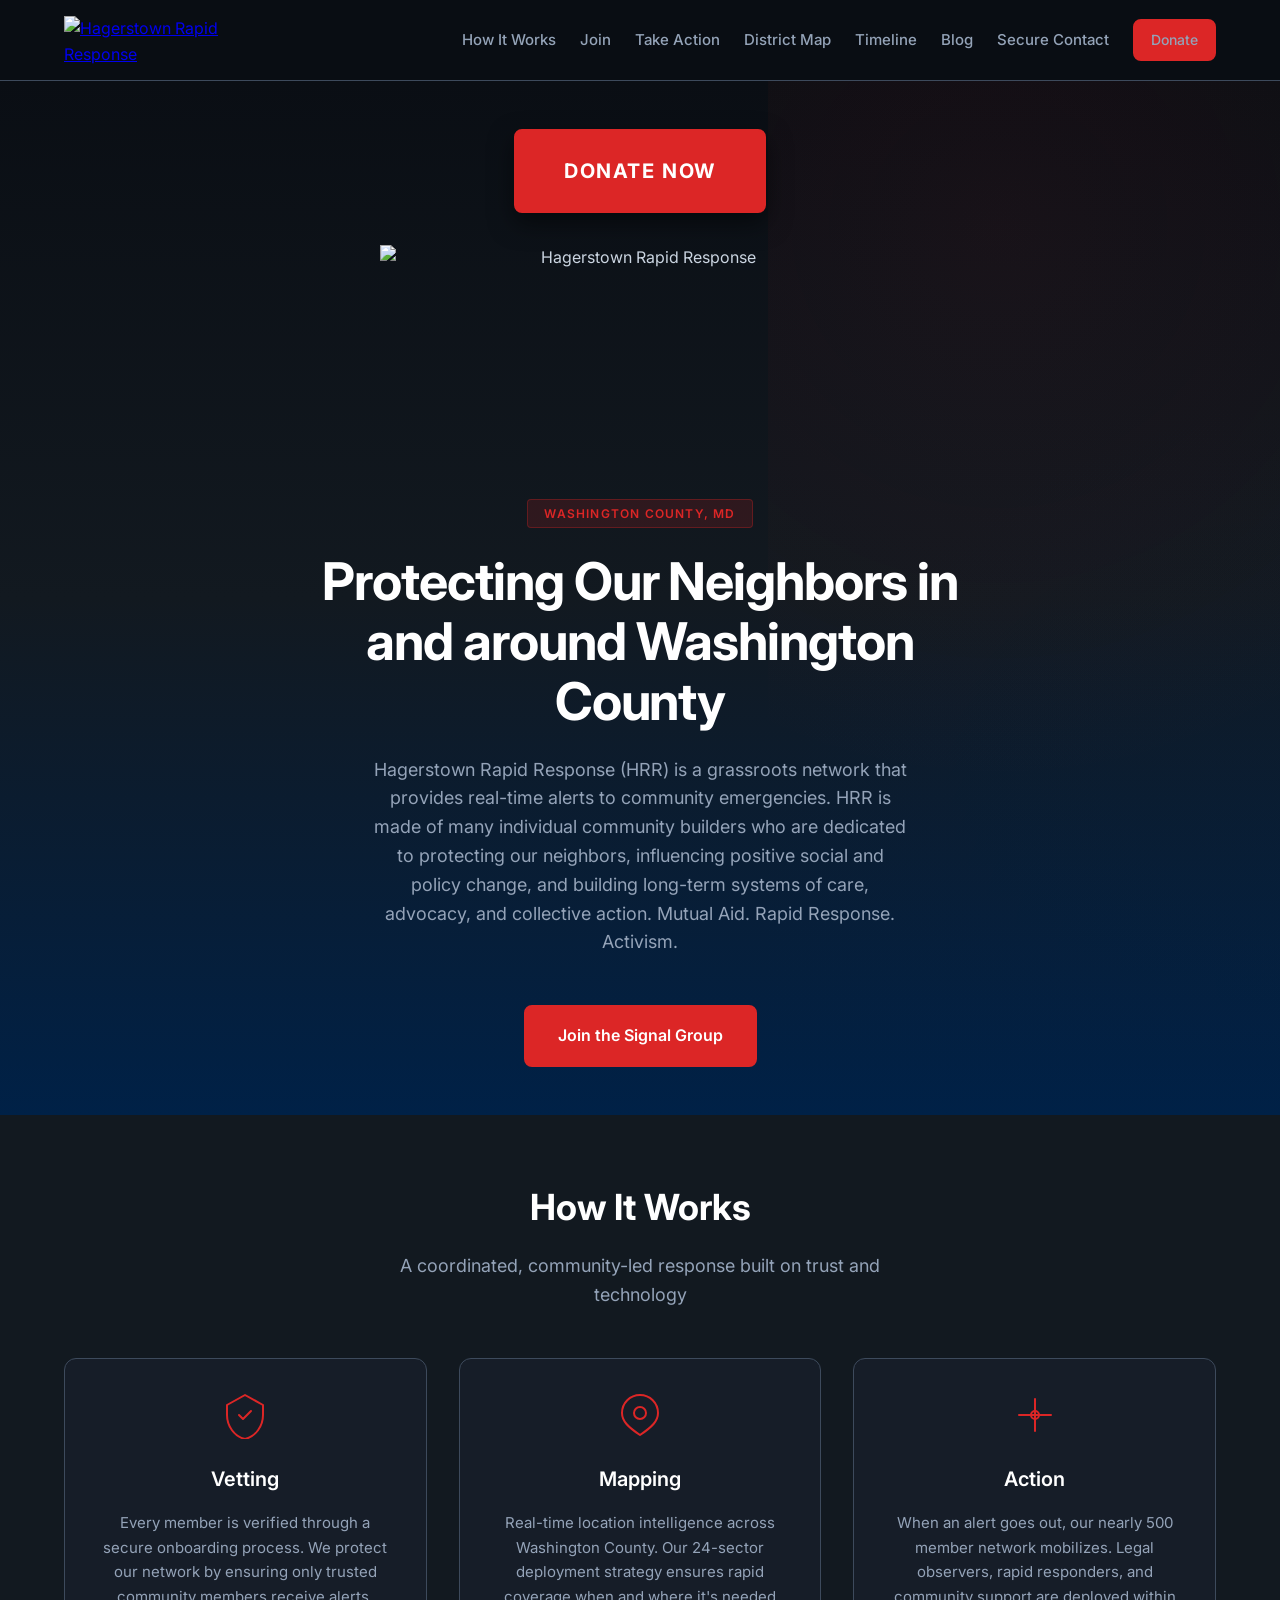
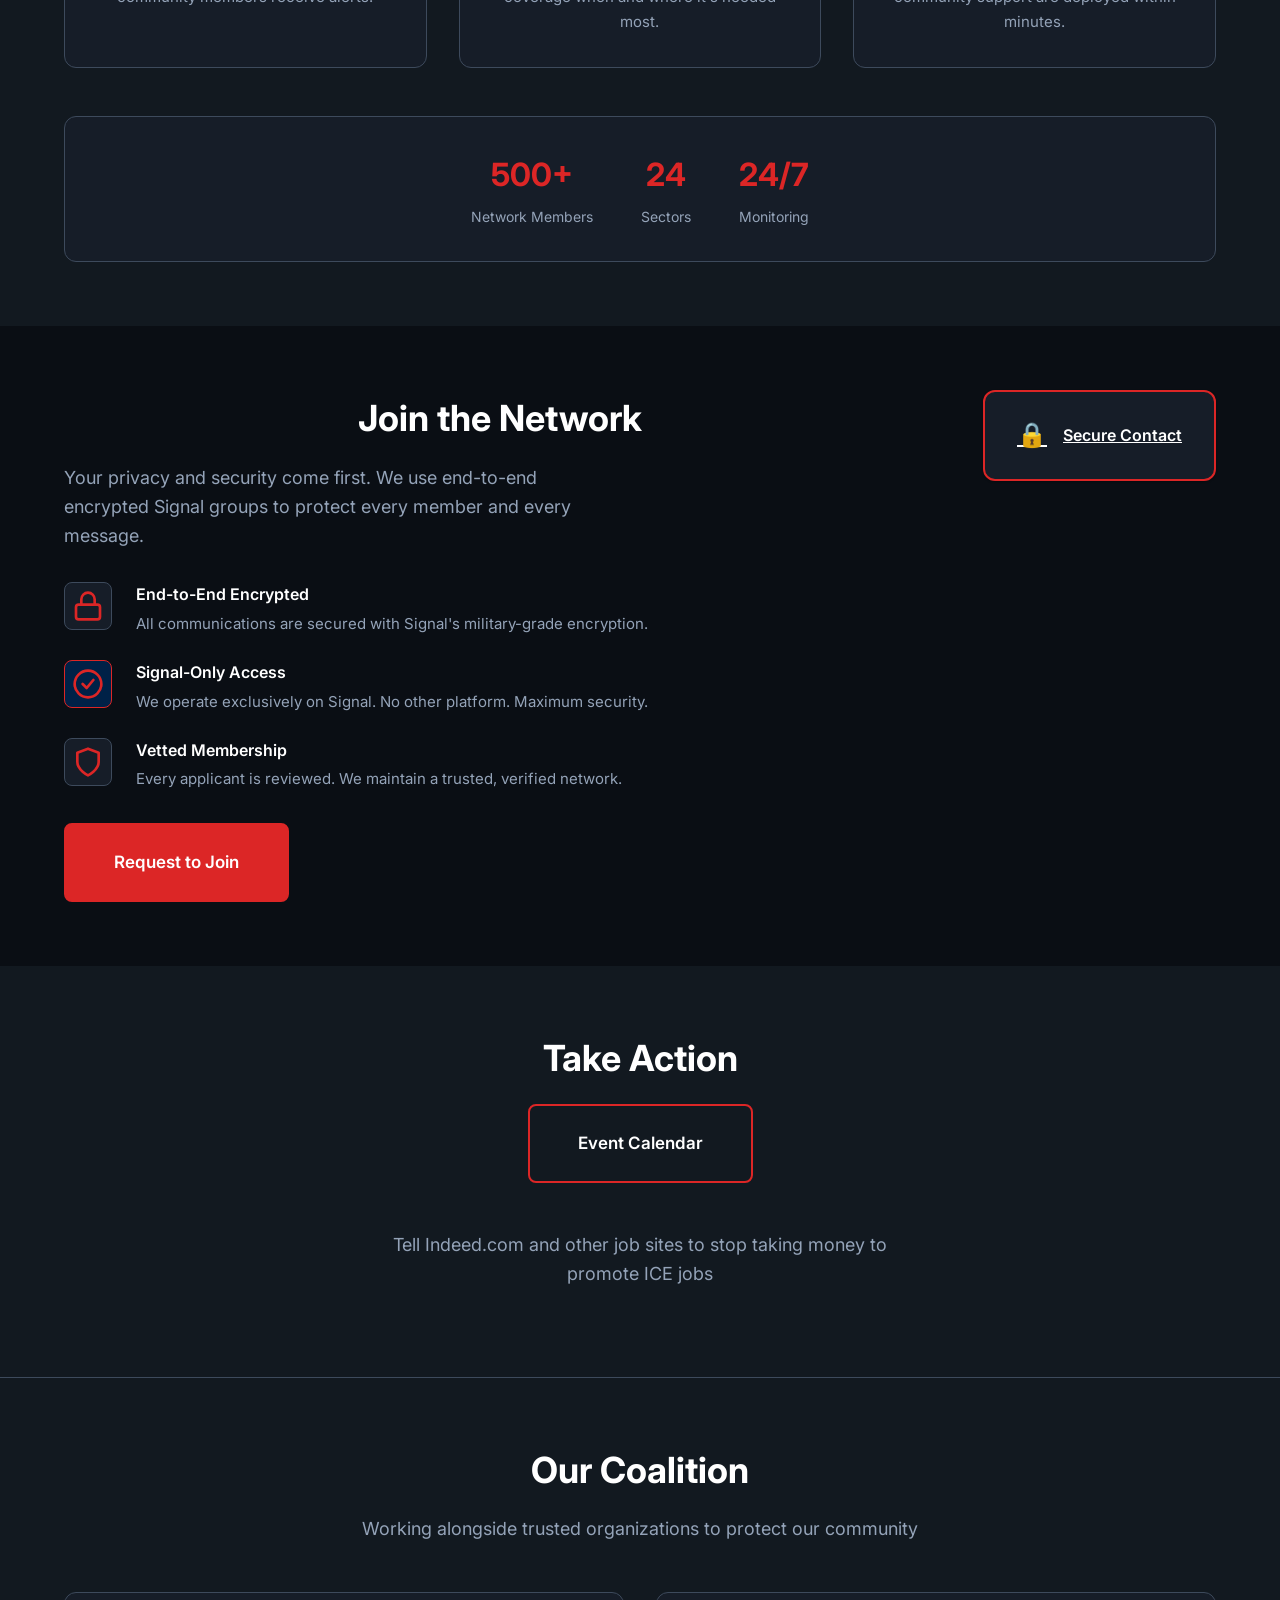
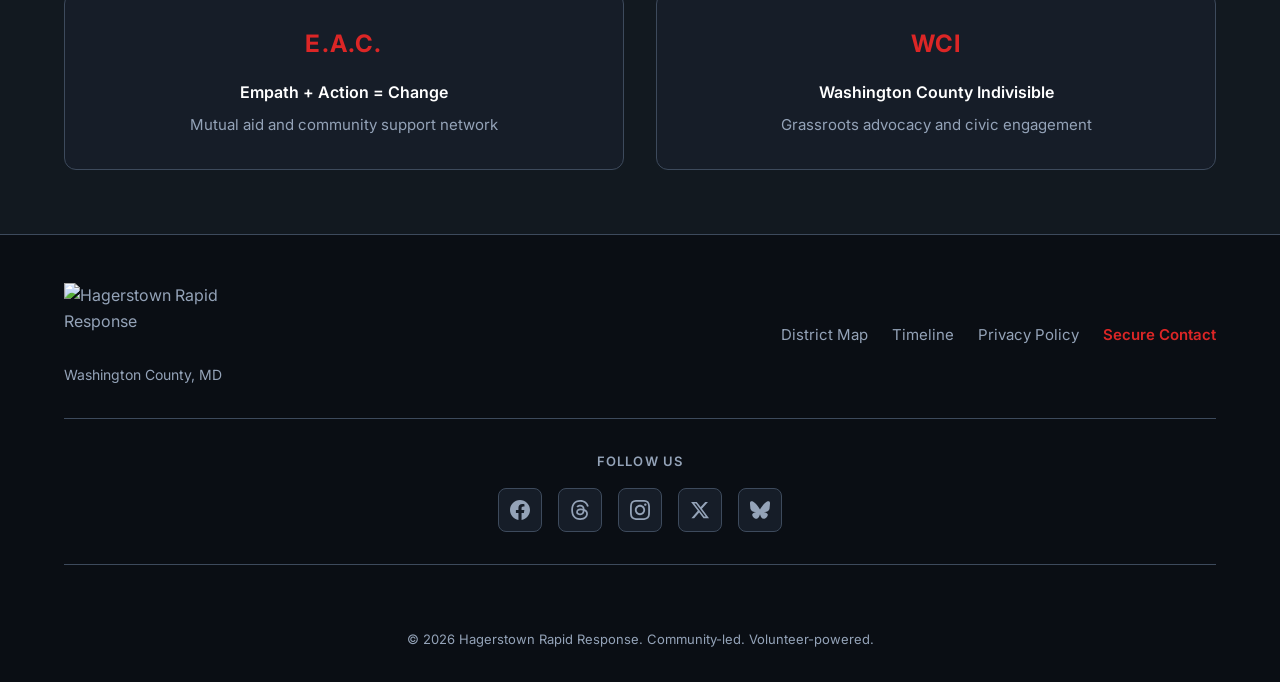
==== commit caae8385: "url updates, and description update" ====
--- a/index.html
+++ b/index.html
@@ -12,20 +12,74 @@
   <meta charset="UTF-8">
   <meta name="viewport" content="width=device-width, initial-scale=1.0">
   <title>Hagerstown Rapid Response | Protecting Our Neighbors in Washington County</title>
+  <meta name="description" content="HRR is a grassroots network that provides real-time alerts to community emergencies. HRR is made of many individual community builders dedicated to protecting neighbors, influencing positive social and policy change, and building long-term systems of care, advocacy, and collective action. Mutual Aid. Rapid Response. Activism.">
+  <meta name="robots" content="index, follow">
+  <link rel="canonical" href="https://www.hagerstownrapidresponse.com/">
+
+  <meta property="og:type" content="website">
+  <meta property="og:site_name" content="Hagerstown Rapid Response">
+  <meta property="og:title" content="Hagerstown Rapid Response | Washington County, MD">
+  <meta property="og:description" content="HRR is a grassroots network that provides real-time alerts to community emergencies. Built by community builders dedicated to protecting neighbors, driving positive social and policy change, and building long-term systems of care, advocacy, and collective action. Mutual Aid. Rapid Response. Activism.">
+  <meta property="og:url" content="https://www.hagerstownrapidresponse.com/">
+  <meta property="og:image" content="https://www.hagerstownrapidresponse.com/assets/logo-horizontal.png">
+  <meta property="og:image:alt" content="Hagerstown Rapid Response — Washington County, Maryland">
+  <meta property="og:locale" content="en_US">
+
+  <meta name="twitter:card" content="summary_large_image">
+  <meta name="twitter:title" content="Hagerstown Rapid Response | Washington County, MD">
+  <meta name="twitter:description" content="HRR is a grassroots network that provides real-time alerts to community emergencies. Built by community builders dedicated to protecting neighbors, driving positive social and policy change, and building long-term systems of care, advocacy, and collective action. Mutual Aid. Rapid Response. Activism.">
+  <meta name="twitter:image" content="https://www.hagerstownrapidresponse.com/assets/logo-horizontal.png">
+
+  <meta name="theme-color" content="#0a0e14">
+
   <link rel="preconnect" href="https://fonts.googleapis.com">
   <link rel="preconnect" href="https://fonts.gstatic.com" crossorigin>
   <link href="https://fonts.googleapis.com/css2?family=Inter:wght@400;500;600;700&display=swap" rel="stylesheet">
   <link rel="stylesheet" href="styles.css">
   <link href='https://actionnetwork.org/css/style-embed-v3.css' rel='stylesheet' type='text/css' />
+
+  <script type="application/ld+json">
+  {
+    "@context": "https://schema.org",
+    "@type": "Organization",
+    "name": "Hagerstown Rapid Response",
+    "description": "HRR is a grassroots network that provides real-time alerts to community emergencies. HRR is made of many individual community builders dedicated to protecting neighbors, influencing positive social and policy change, and building long-term systems of care, advocacy, and collective action. Mutual Aid. Rapid Response. Activism.",
+    "url": "https://www.hagerstownrapidresponse.com/",
+    "logo": "https://www.hagerstownrapidresponse.com/assets/logo.png",
+    "areaServed": {
+      "@type": "AdministrativeArea",
+      "name": "Washington County",
+      "containedInPlace": { "@type": "State", "name": "Maryland" }
+    },
+    "sameAs": [
+      "https://www.facebook.com/HagerstownRapidResponse",
+      "https://www.instagram.com/hagerstownrapidresponse/",
+      "https://x.com/hagerstownrr",
+      "https://blog.hagerstownrapidresponse.com"
+    ]
+  }
+  </script>
 </head>
 <body>
+  <a class="skip-link" href="#main">Skip to main content</a>
   <!-- Header Nav -->
   <header class="header">
     <div class="header__inner container">
       <a href="#" class="header__logo">
         <img src="assets/logo-horizontal.png" alt="Hagerstown Rapid Response" width="200" height="48">
       </a>
-      <nav class="header__nav">
+      <button
+        type="button"
+        class="header__menu-toggle"
+        aria-expanded="false"
+        aria-controls="primary-navigation"
+        aria-label="Open menu"
+      >
+        <span class="header__menu-toggle-box" aria-hidden="true">
+          <span class="header__menu-toggle-inner"></span>
+        </span>
+      </button>
+      <nav class="header__nav" id="primary-navigation" aria-label="Main navigation">
         <a href="#mission">How It Works</a>
         <a href="#join">Join</a>
         <a href="#petition">Take Action</a>
@@ -33,21 +87,24 @@
         <a href="timeline.html">Timeline</a>
         <a href="https://blog.hagerstownrapidresponse.com" target="_blank" rel="noopener noreferrer">Blog</a>
         <a href="#contact">Secure Contact</a>
-        <a href="https://secure.actblue.com/donate/indivisiblehrr1447415764" target="_blank" rel="noopener noreferrer" class="btn btn--primary btn--sm">Donate</a>
+        <a href="https://secure.actblue.com/donate/hrr" target="_blank" rel="noopener noreferrer" class="btn btn--primary btn--sm">Donate</a>
       </nav>
     </div>
   </header>
 
+  <button type="button" class="header-nav-overlay" id="header-nav-overlay" hidden aria-label="Close menu"></button>
+
+  <main id="main">
   <!-- Hero Section -->
   <section class="hero">
     <div class="hero__content">
-      <a href="https://secure.actblue.com/donate/indivisiblehrr1447415764" target="_blank" rel="noopener noreferrer" class="btn btn--primary btn--donate">Donate Now</a>
+      <a href="https://secure.actblue.com/donate/hrr" target="_blank" rel="noopener noreferrer" class="btn btn--primary btn--donate">Donate Now</a>
       <img src="assets/logo.png" alt="Hagerstown Rapid Response" class="hero__logo" width="520" height="222">
       <div class="hero__badge">Washington County, MD</div>
       <h1 class="hero__title">Protecting Our Neighbors in and around Washington County</h1>
       <p class="hero__subtitle">
-        A real-time alert network for ICE sightings and community emergencies. 
-        When seconds matter, our network responds.
+        Hagerstown Rapid Response (HRR) is a grassroots network that provides real-time alerts to community emergencies.
+        HRR is made of many individual community builders who are dedicated to protecting our neighbors, influencing positive social and policy change, and building long-term systems of care, advocacy, and collective action. Mutual Aid. Rapid Response. Activism.
       </p>
       <div class="hero__cta">
         <a href="https://signal.group/#CjQKIM281krHadlC7--aDT7RCi9Pqb0RgjFMxr1K44rxSJ5GEhDlZROuRST8oj2Vanfnftui" target="_blank" rel="noopener noreferrer" class="btn btn--primary">Join the Signal Group</a>
@@ -200,6 +257,8 @@
     </div>
   </section>
 
+  </main>
+
   <!-- Footer -->
   <footer class="footer">
     <div class="container">
@@ -251,6 +310,7 @@
     </div>
   </footer>
 
+  <script src="nav.js"></script>
   <script src="script.js"></script>
 </body>
 </html>
--- a/styles.css
+++ b/styles.css
@@ -61,6 +61,38 @@
   -moz-osx-font-smoothing: grayscale;
 }
 
+body.nav-drawer-open {
+  overflow: hidden;
+}
+
+a:focus-visible,
+button:focus-visible,
+.btn:focus-visible {
+  outline: 2px solid var(--color-amber);
+  outline-offset: 2px;
+}
+
+.skip-link {
+  position: absolute;
+  left: -9999px;
+  top: 0;
+  z-index: 10000;
+  padding: var(--space-sm) var(--space-md);
+  background: var(--color-dark-card);
+  color: var(--color-white);
+  font-weight: 600;
+  text-decoration: none;
+  border-radius: var(--radius-md);
+  border: 2px solid var(--color-amber);
+}
+
+.skip-link:focus-visible {
+  left: var(--space-md);
+  top: var(--space-md);
+  outline: none;
+  box-shadow: 0 0 0 2px var(--color-dark), 0 0 0 4px var(--color-amber);
+}
+
 /* Container */
 .container {
   width: 100%;
@@ -106,6 +138,96 @@
   }
 }
 
+.header__menu-toggle {
+  display: none;
+  align-items: center;
+  justify-content: center;
+  flex-shrink: 0;
+  min-width: 44px;
+  min-height: 44px;
+  margin-left: auto;
+  padding: 0;
+  border: 1px solid var(--color-gray-200);
+  border-radius: var(--radius-md);
+  background: var(--color-dark-card);
+  color: var(--color-white);
+  cursor: pointer;
+  transition: border-color var(--transition), background var(--transition);
+}
+
+.header__menu-toggle:hover {
+  border-color: var(--color-amber);
+  color: var(--color-amber-light);
+}
+
+.header__menu-toggle-box {
+  position: relative;
+  display: block;
+  width: 22px;
+  height: 16px;
+}
+
+.header__menu-toggle-inner,
+.header__menu-toggle-inner::before,
+.header__menu-toggle-inner::after {
+  position: absolute;
+  left: 0;
+  width: 100%;
+  height: 2px;
+  background: currentColor;
+  border-radius: 1px;
+  transition: transform 0.2s ease, opacity 0.2s ease;
+}
+
+.header__menu-toggle-inner {
+  top: 7px;
+}
+
+.header__menu-toggle-inner::before,
+.header__menu-toggle-inner::after {
+  content: '';
+}
+
+.header__menu-toggle-inner::before {
+  top: -7px;
+}
+
+.header__menu-toggle-inner::after {
+  top: 7px;
+}
+
+.header--nav-open .header__menu-toggle-inner {
+  background: transparent;
+}
+
+.header--nav-open .header__menu-toggle-inner::before {
+  top: 0;
+  transform: rotate(45deg);
+}
+
+.header--nav-open .header__menu-toggle-inner::after {
+  top: 0;
+  transform: rotate(-45deg);
+}
+
+.header-nav-overlay {
+  position: fixed;
+  left: 0;
+  right: 0;
+  top: var(--header-height, 64px);
+  bottom: 0;
+  z-index: 98;
+  margin: 0;
+  padding: 0;
+  border: none;
+  background: rgba(0, 0, 0, 0.55);
+  cursor: pointer;
+}
+
+.header-nav-overlay[hidden] {
+  display: none;
+}
+
 .header__nav {
   display: flex;
   flex-wrap: wrap;
@@ -129,6 +251,89 @@
 .header__nav .btn--sm {
   padding: var(--space-sm) var(--space-md);
   font-size: 0.875rem;
+}
+
+@media (max-width: 959px) {
+  /* backdrop-filter creates a containing block; without this, fixed .header__nav
+     is sized to the header bar only and the drawer links are clipped off-screen. */
+  .header {
+    backdrop-filter: none;
+    -webkit-backdrop-filter: none;
+  }
+
+  .header__menu-toggle {
+    display: inline-flex;
+  }
+
+  .header__inner {
+    flex-wrap: nowrap;
+  }
+
+  .header__nav {
+    position: fixed;
+    left: 0;
+    right: 0;
+    top: var(--header-height, 64px);
+    bottom: 0;
+    z-index: 99;
+    flex-direction: column;
+    flex-wrap: nowrap;
+    align-items: stretch;
+    justify-content: flex-start;
+    gap: 0;
+    padding: var(--space-lg) var(--space-xl) var(--space-2xl);
+    margin: 0;
+    overflow-y: auto;
+    background: rgba(10, 14, 20, 0.98);
+    border-top: 1px solid var(--color-gray-200);
+    box-shadow: var(--shadow-lg);
+    transform: translateX(100%);
+    transition: transform 0.25s ease;
+  }
+
+  .header--nav-open .header__nav {
+    transform: translateX(0);
+  }
+
+  .header__nav a {
+    padding: var(--space-md) 0;
+    border-bottom: 1px solid var(--color-gray-200);
+    font-size: 1rem;
+  }
+
+  .header__nav a.btn {
+    margin-top: var(--space-md);
+    text-align: center;
+    justify-content: center;
+    border-bottom: none;
+    padding: var(--space-md) var(--space-xl);
+  }
+
+  .header__nav a:last-child {
+    border-bottom: none;
+  }
+}
+
+@media (prefers-reduced-motion: reduce) {
+  .header__nav {
+    transition: none;
+  }
+
+  .header__menu-toggle-inner,
+  .header__menu-toggle-inner::before,
+  .header__menu-toggle-inner::after {
+    transition: none;
+  }
+}
+
+@media (min-width: 960px) {
+  .header__menu-toggle {
+    display: none !important;
+  }
+
+  .header-nav-overlay {
+    display: none !important;
+  }
 }
 
 /* ============================================
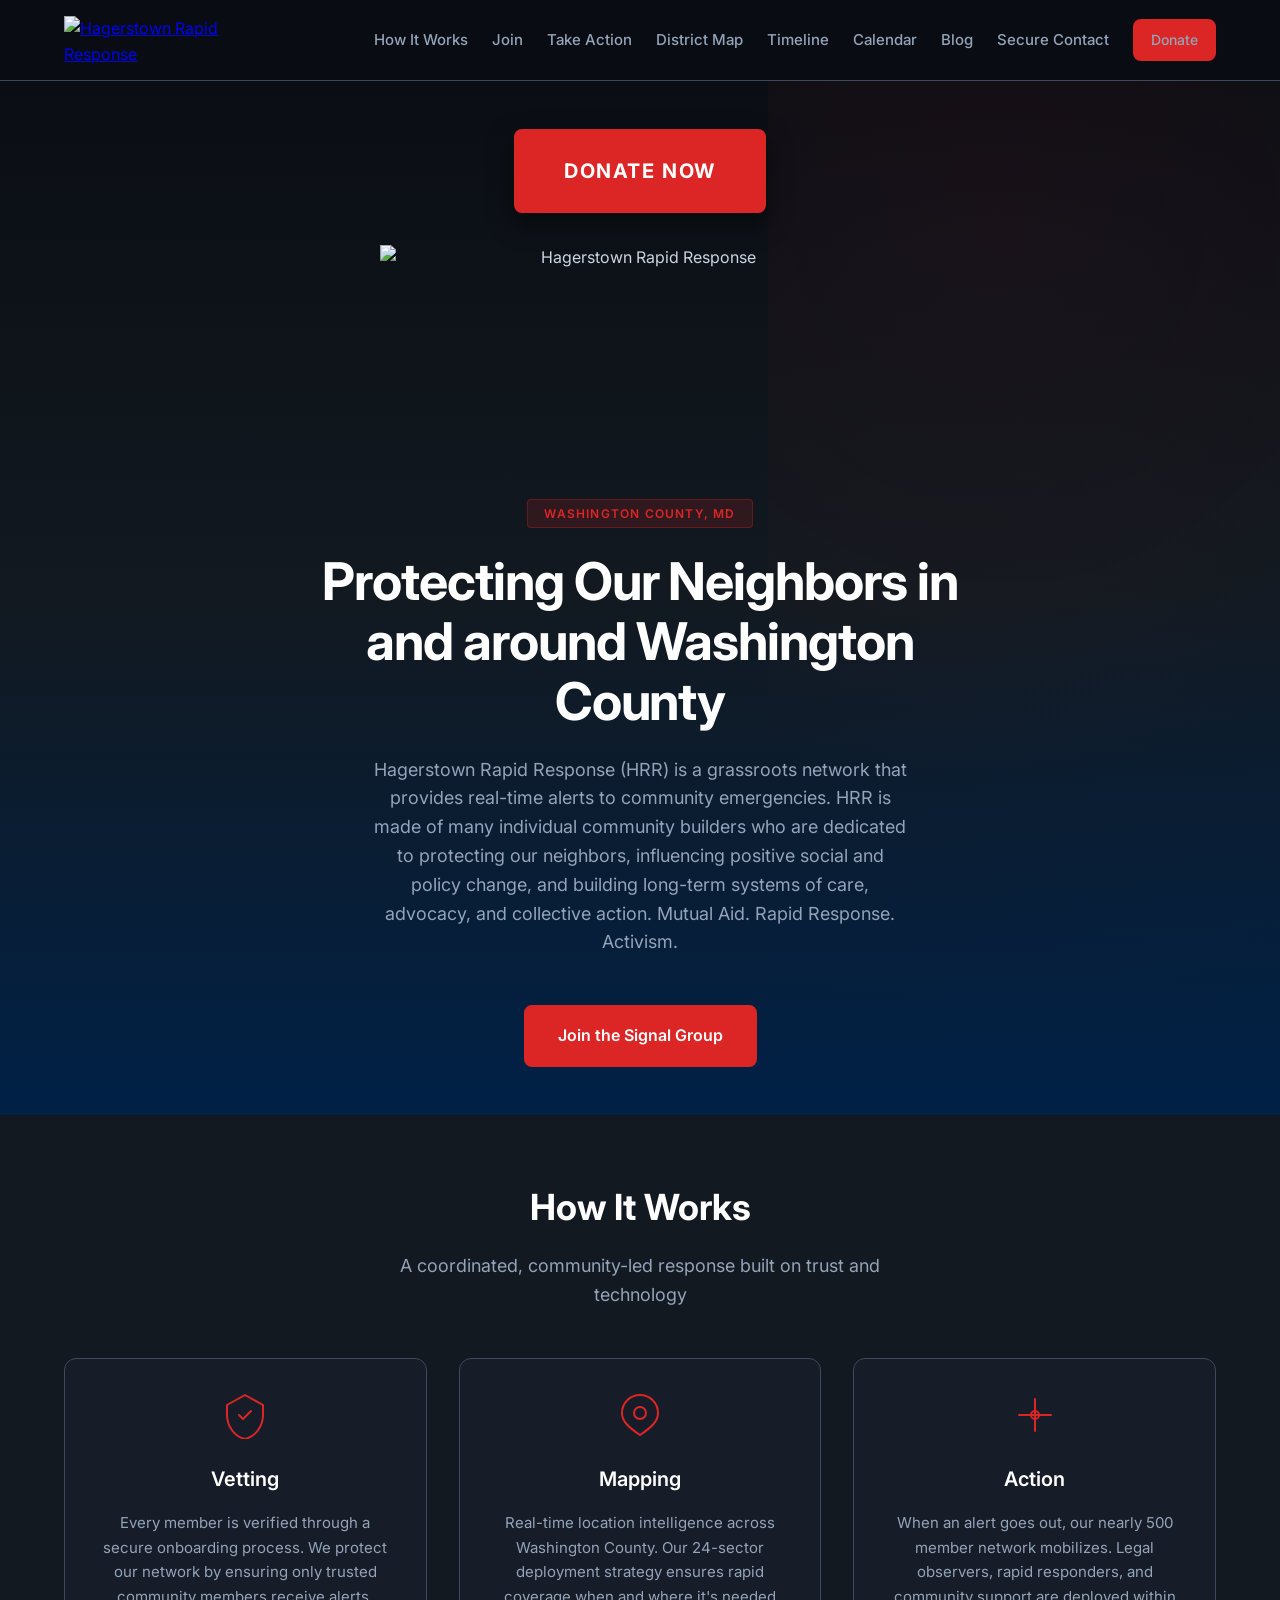
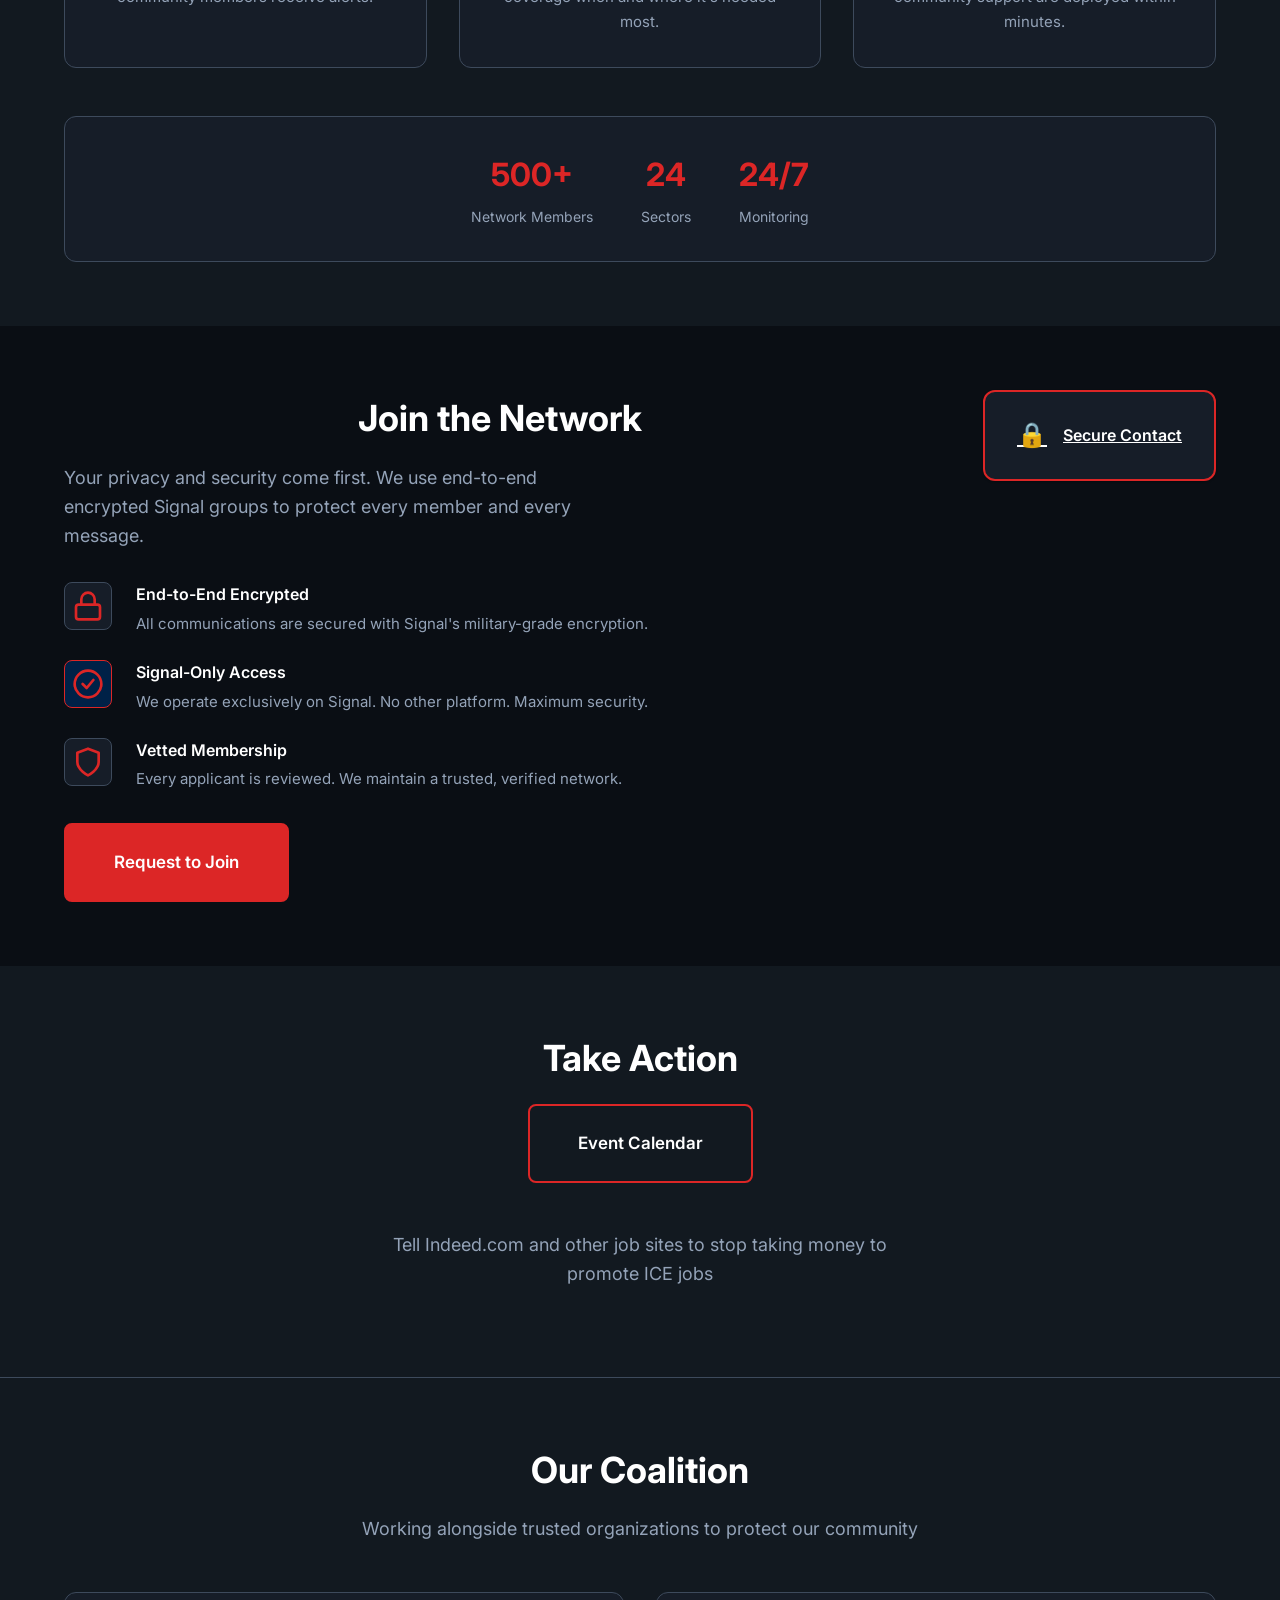
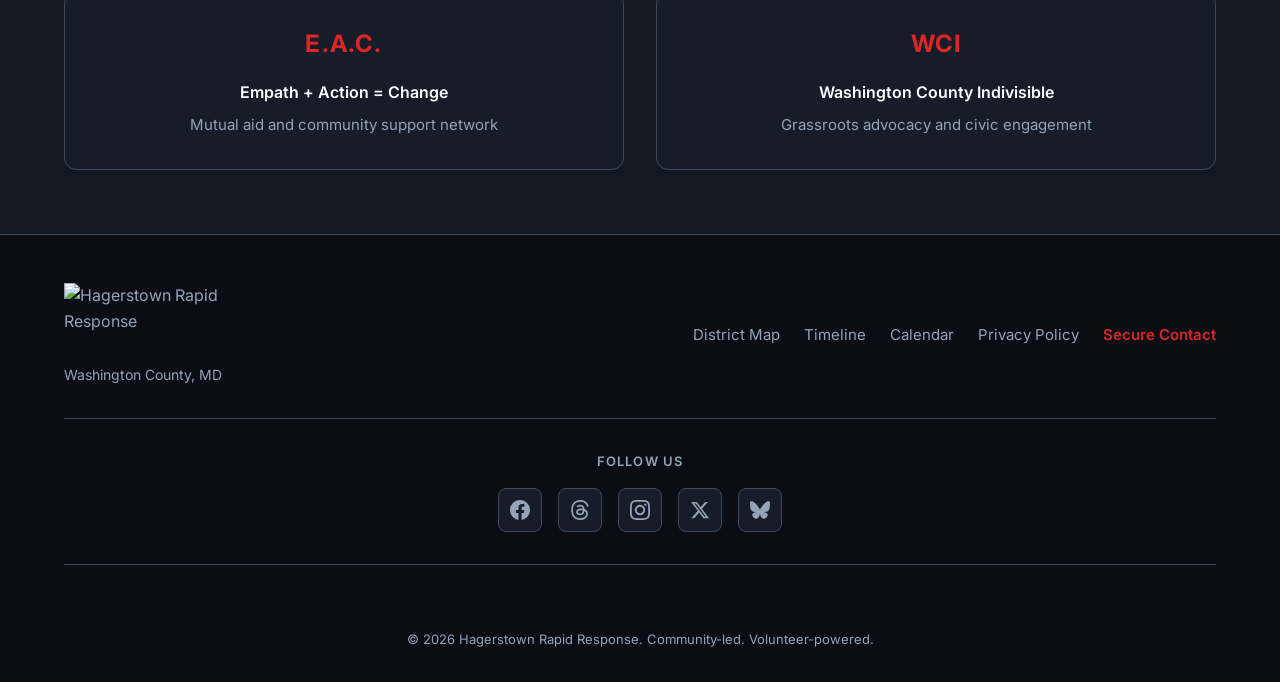
==== commit 2a9982d5: "calendar" ====
--- a/index.html
+++ b/index.html
@@ -85,6 +85,7 @@
         <a href="#petition">Take Action</a>
         <a href="district-map.html">District Map</a>
         <a href="timeline.html">Timeline</a>
+        <a href="calendar.html">Calendar</a>
         <a href="https://blog.hagerstownrapidresponse.com" target="_blank" rel="noopener noreferrer">Blog</a>
         <a href="#contact">Secure Contact</a>
         <a href="https://secure.actblue.com/donate/hrr" target="_blank" rel="noopener noreferrer" class="btn btn--primary btn--sm">Donate</a>
@@ -229,7 +230,7 @@
     <div class="container">
       <h2 class="section-title">Take Action</h2>
       <div class="petition__actions">
-        <a href="https://resources.eacwc.org/apps/calendar/p/CX2iNaW5wYPTS8WL/dayGridMonth/now" target="_blank" rel="noopener noreferrer" class="btn btn--secondary btn--large">Event Calendar</a>
+        <a href="calendar.html" class="btn btn--secondary btn--large">Event Calendar</a>
       </div>
       <p class="section-subtitle">Tell Indeed.com and other job sites to stop taking money to promote ICE jobs</p>
       <script src='https://actionnetwork.org/widgets/v6/petition/tell-indeedcom-other-job-sites-to-stop-taking-money-to-promote-ice-jobs?format=js&source=widget'></script>
@@ -270,6 +271,7 @@
         <nav class="footer__nav">
           <a href="district-map.html">District Map</a>
           <a href="timeline.html">Timeline</a>
+          <a href="calendar.html">Calendar</a>
           <a href="#privacy">Privacy Policy</a>
           <a href="#contact" class="footer__secure-btn">Secure Contact</a>
         </nav>
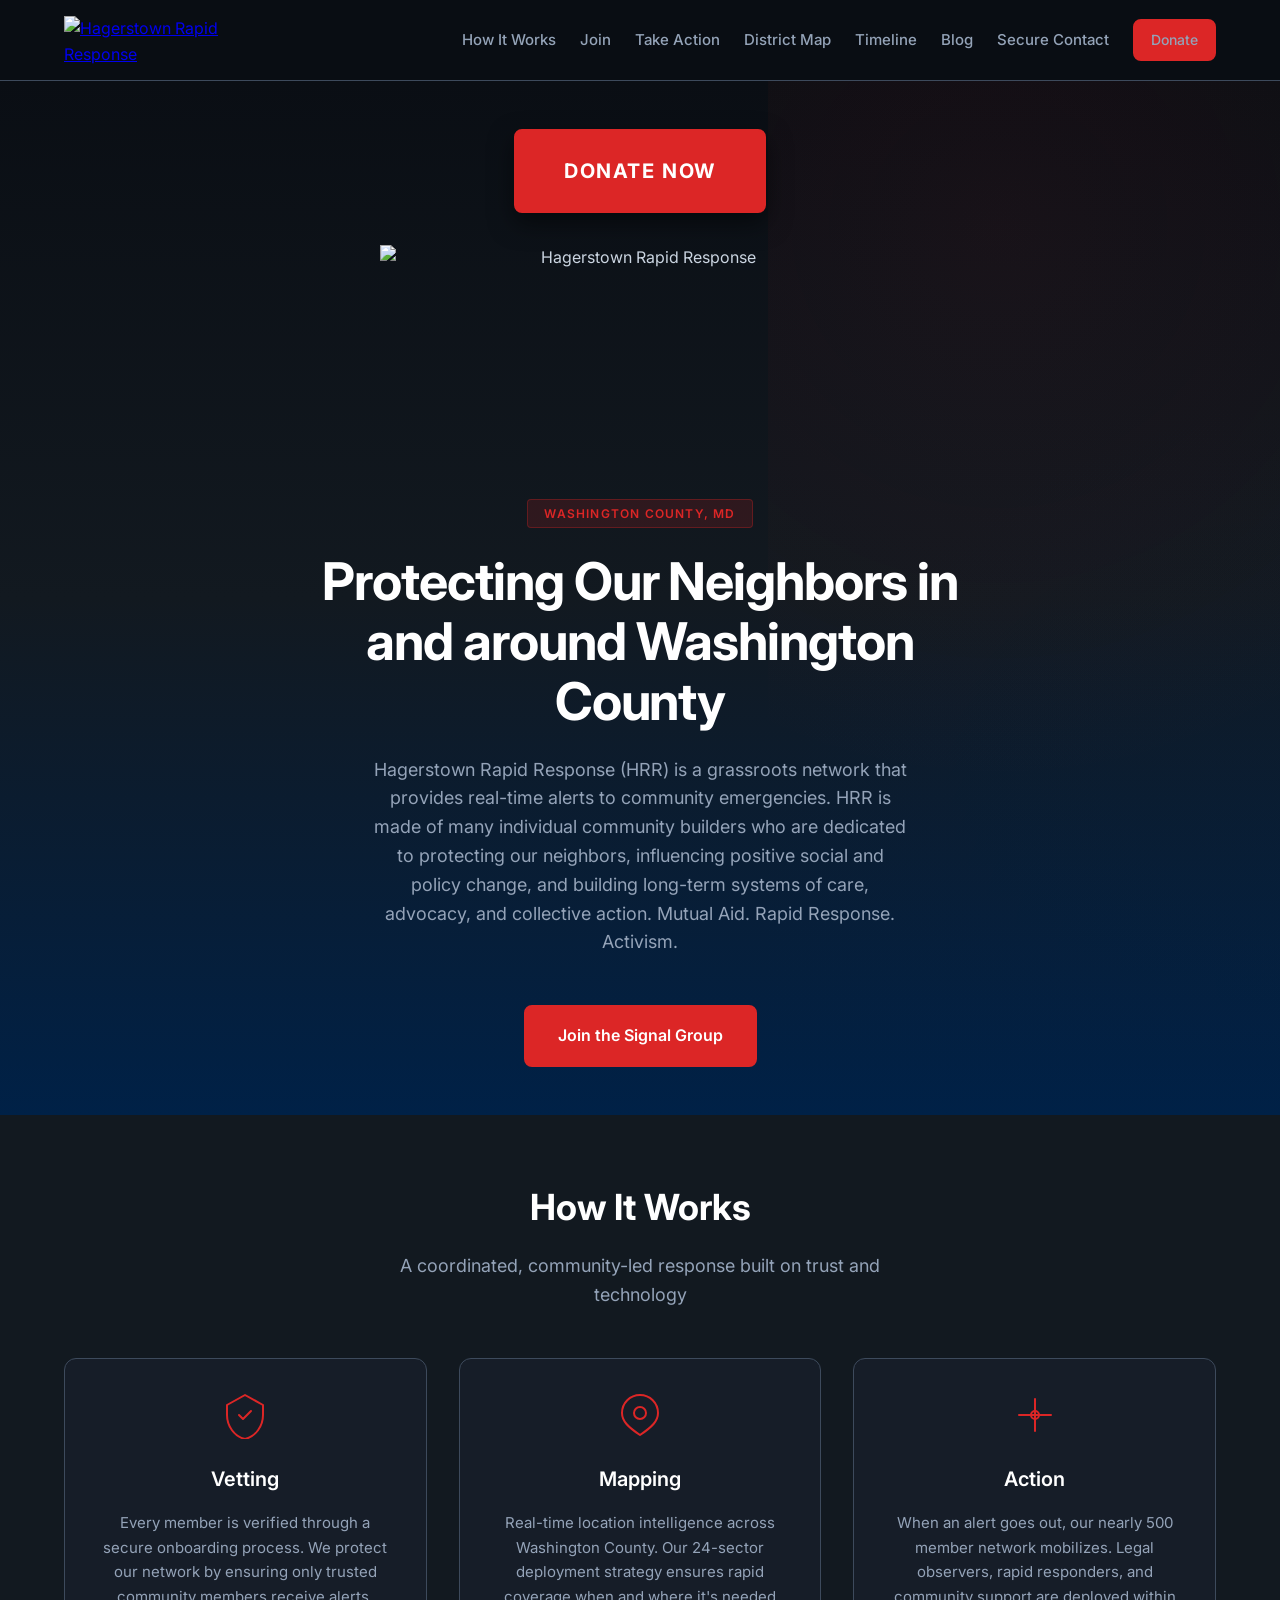
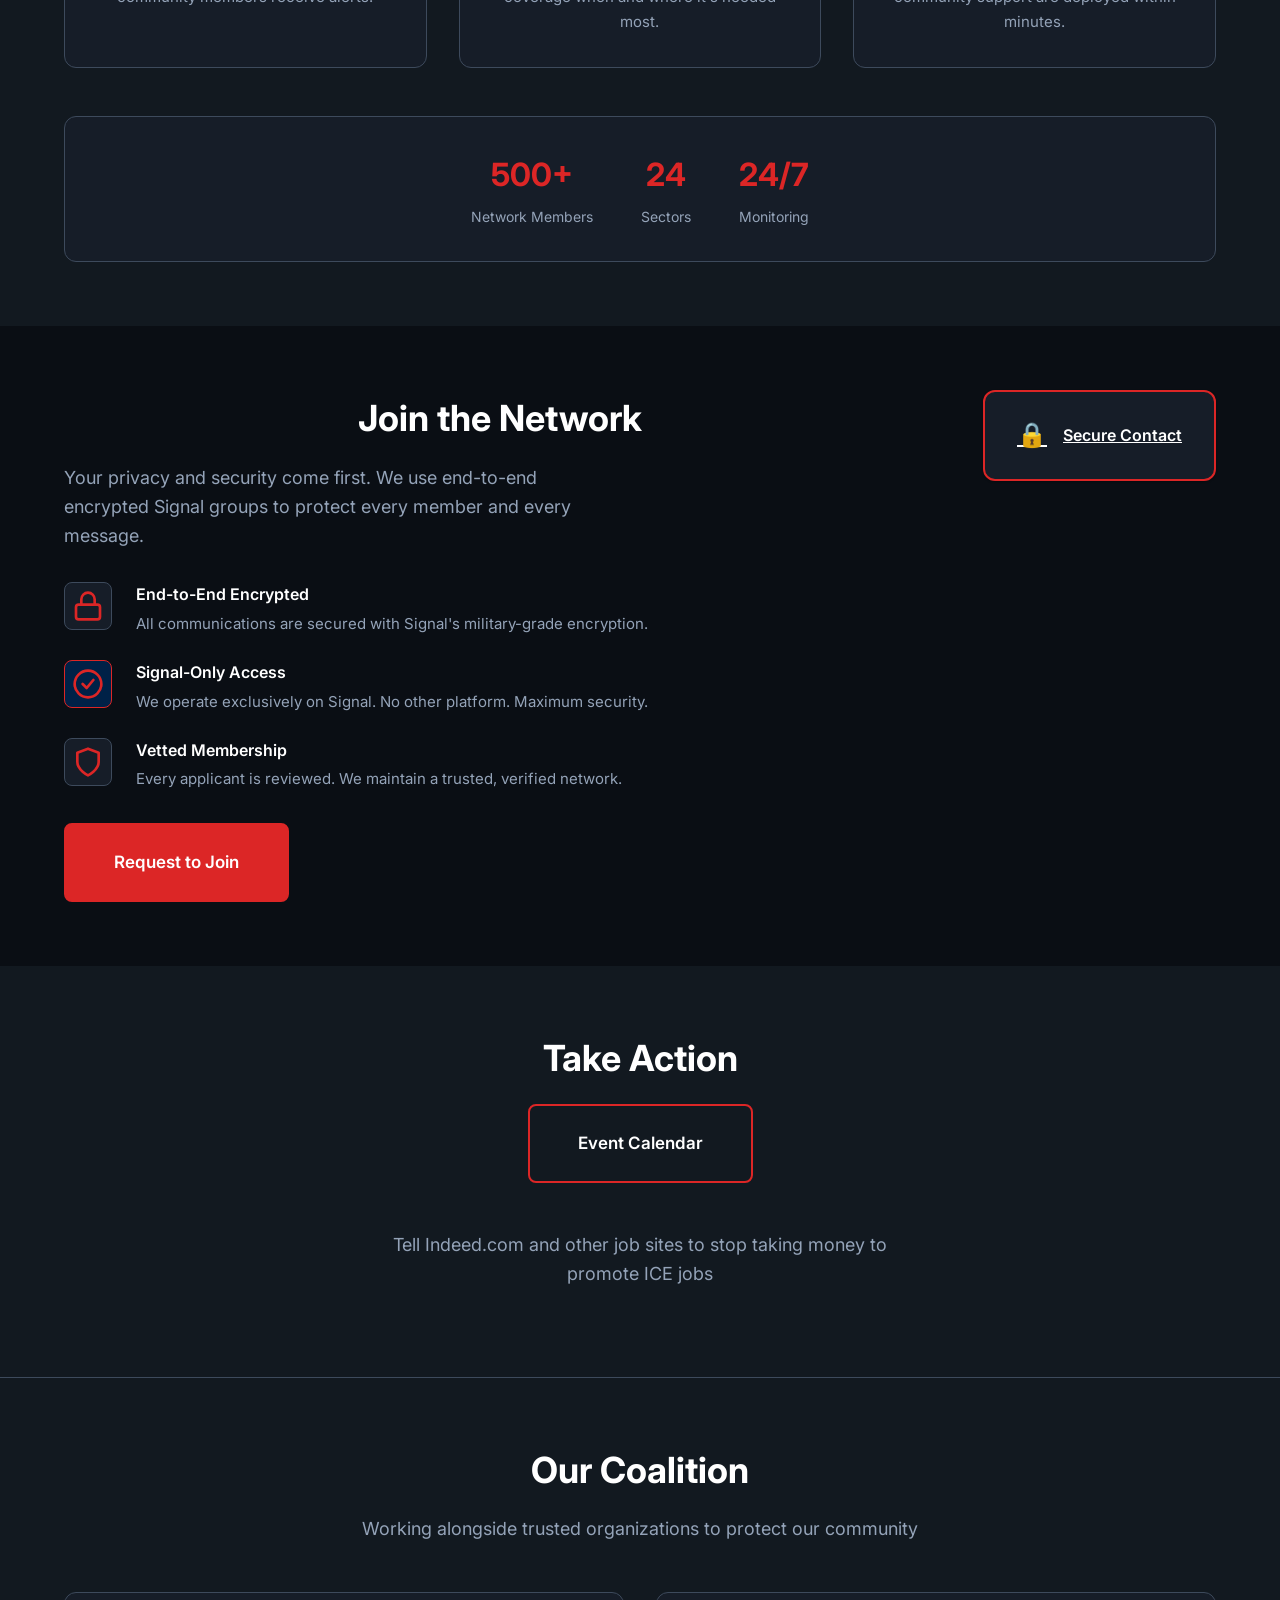
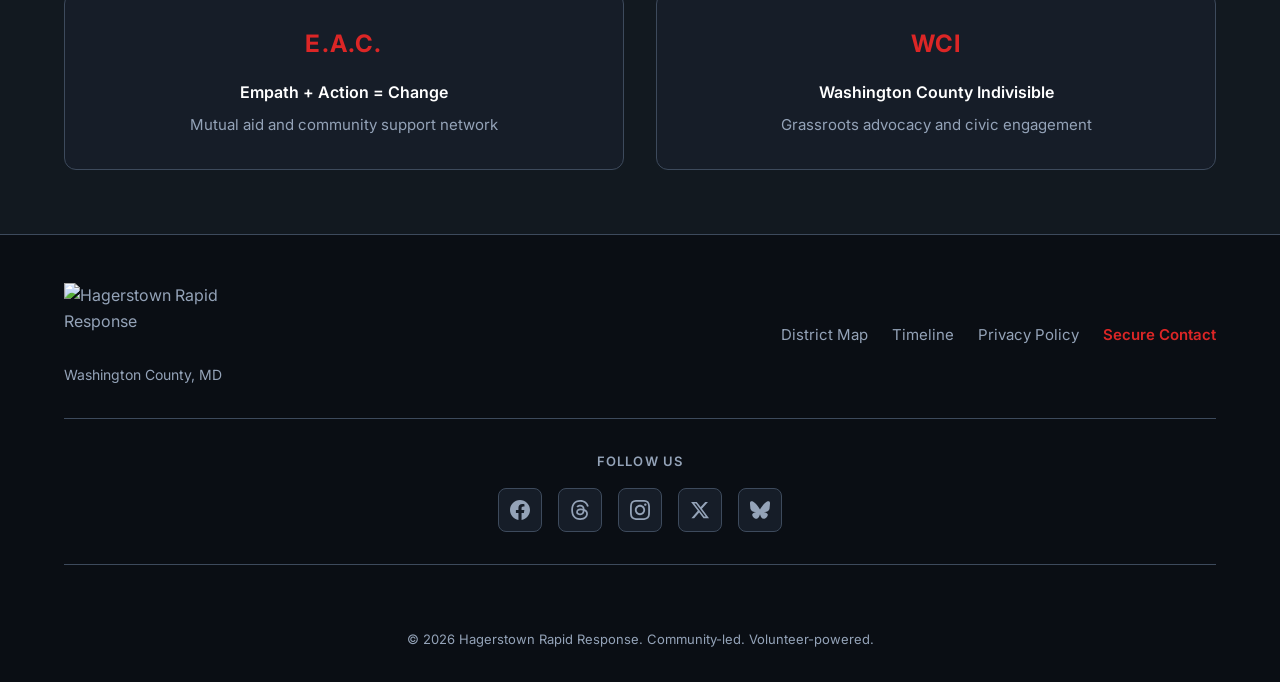
==== commit 2cf58a31: "remove calender for now" ====
--- a/index.html
+++ b/index.html
@@ -85,7 +85,6 @@
         <a href="#petition">Take Action</a>
         <a href="district-map.html">District Map</a>
         <a href="timeline.html">Timeline</a>
-        <a href="calendar.html">Calendar</a>
         <a href="https://blog.hagerstownrapidresponse.com" target="_blank" rel="noopener noreferrer">Blog</a>
         <a href="#contact">Secure Contact</a>
         <a href="https://secure.actblue.com/donate/hrr" target="_blank" rel="noopener noreferrer" class="btn btn--primary btn--sm">Donate</a>
@@ -230,7 +229,7 @@
     <div class="container">
       <h2 class="section-title">Take Action</h2>
       <div class="petition__actions">
-        <a href="calendar.html" class="btn btn--secondary btn--large">Event Calendar</a>
+        <a href="https://resources.eacwc.org/apps/calendar/p/CX2iNaW5wYPTS8WL/dayGridMonth/now" target="_blank" rel="noopener noreferrer" class="btn btn--secondary btn--large">Event Calendar</a>
       </div>
       <p class="section-subtitle">Tell Indeed.com and other job sites to stop taking money to promote ICE jobs</p>
       <script src='https://actionnetwork.org/widgets/v6/petition/tell-indeedcom-other-job-sites-to-stop-taking-money-to-promote-ice-jobs?format=js&source=widget'></script>
@@ -271,7 +270,6 @@
         <nav class="footer__nav">
           <a href="district-map.html">District Map</a>
           <a href="timeline.html">Timeline</a>
-          <a href="calendar.html">Calendar</a>
           <a href="#privacy">Privacy Policy</a>
           <a href="#contact" class="footer__secure-btn">Secure Contact</a>
         </nav>
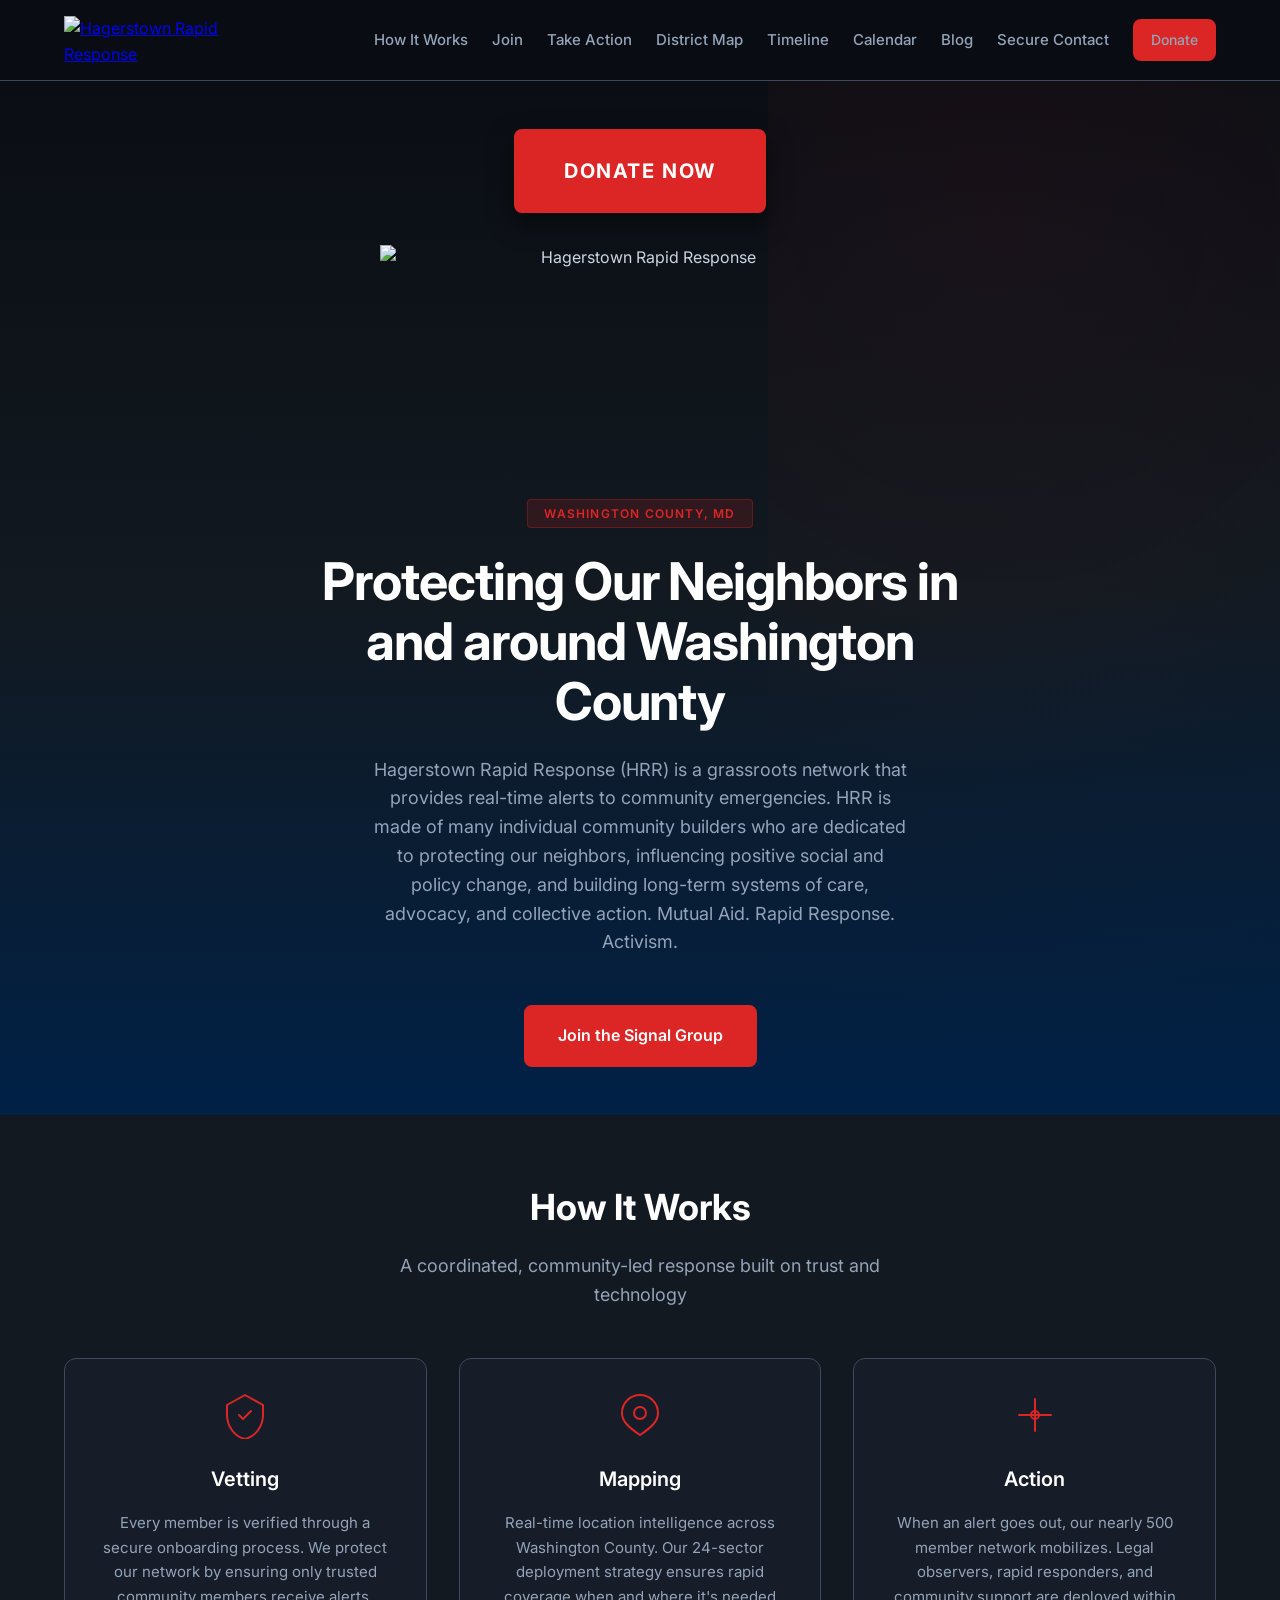
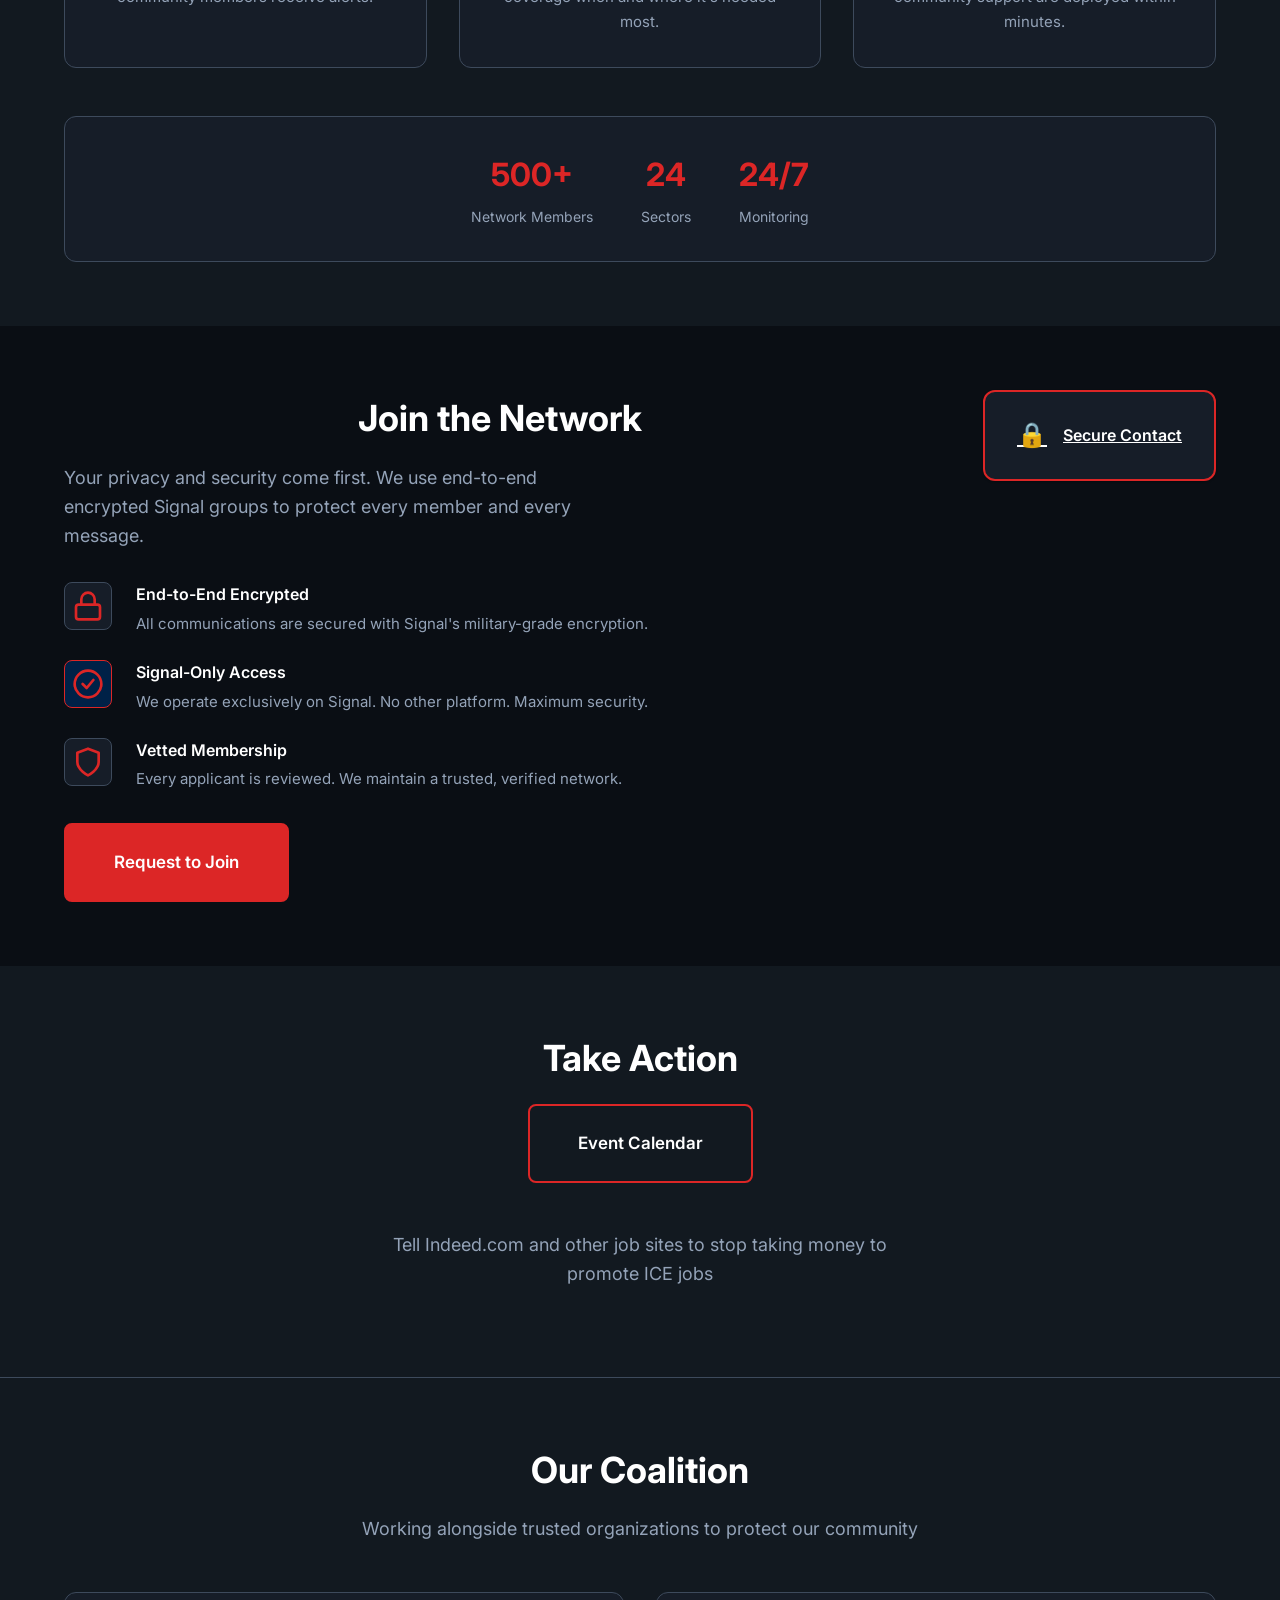
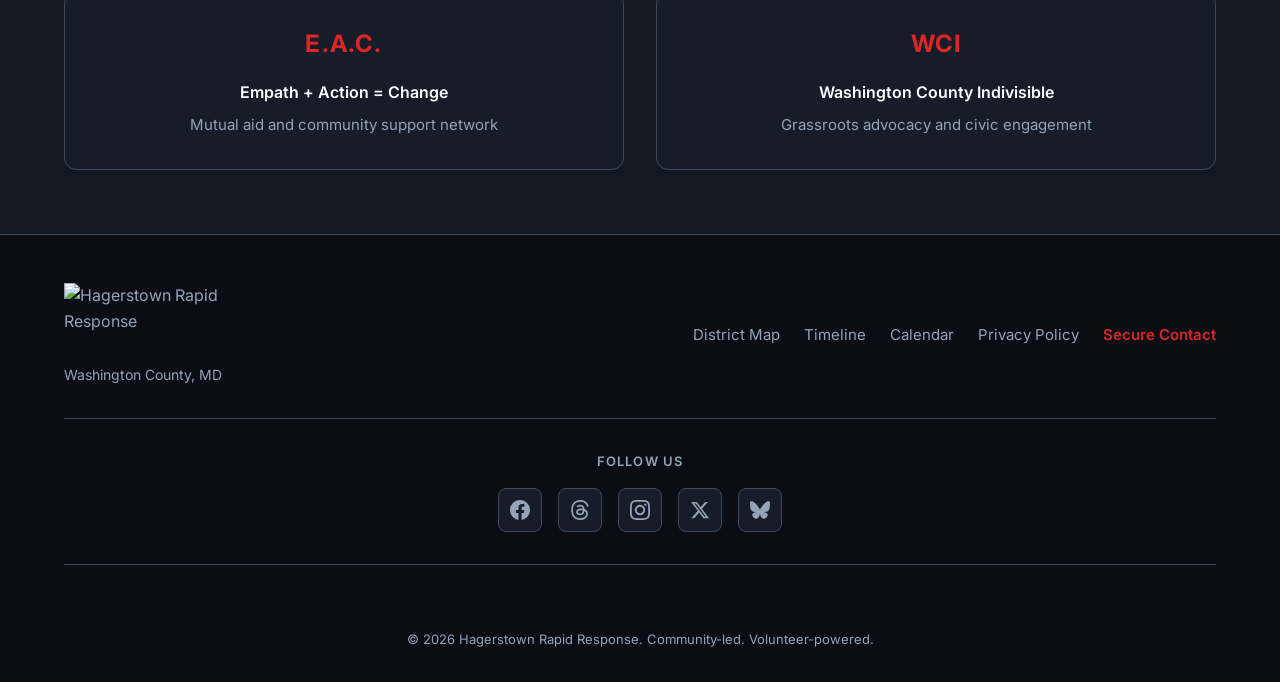
==== commit 7093b7c5: "Revert "remove calender for now" This reverts commit 2cf58a3125badf45c4c339858830031941664372." ====
--- a/index.html
+++ b/index.html
@@ -85,6 +85,7 @@
         <a href="#petition">Take Action</a>
         <a href="district-map.html">District Map</a>
         <a href="timeline.html">Timeline</a>
+        <a href="calendar.html">Calendar</a>
         <a href="https://blog.hagerstownrapidresponse.com" target="_blank" rel="noopener noreferrer">Blog</a>
         <a href="#contact">Secure Contact</a>
         <a href="https://secure.actblue.com/donate/hrr" target="_blank" rel="noopener noreferrer" class="btn btn--primary btn--sm">Donate</a>
@@ -229,7 +230,7 @@
     <div class="container">
       <h2 class="section-title">Take Action</h2>
       <div class="petition__actions">
-        <a href="https://resources.eacwc.org/apps/calendar/p/CX2iNaW5wYPTS8WL/dayGridMonth/now" target="_blank" rel="noopener noreferrer" class="btn btn--secondary btn--large">Event Calendar</a>
+        <a href="calendar.html" class="btn btn--secondary btn--large">Event Calendar</a>
       </div>
       <p class="section-subtitle">Tell Indeed.com and other job sites to stop taking money to promote ICE jobs</p>
       <script src='https://actionnetwork.org/widgets/v6/petition/tell-indeedcom-other-job-sites-to-stop-taking-money-to-promote-ice-jobs?format=js&source=widget'></script>
@@ -270,6 +271,7 @@
         <nav class="footer__nav">
           <a href="district-map.html">District Map</a>
           <a href="timeline.html">Timeline</a>
+          <a href="calendar.html">Calendar</a>
           <a href="#privacy">Privacy Policy</a>
           <a href="#contact" class="footer__secure-btn">Secure Contact</a>
         </nav>
